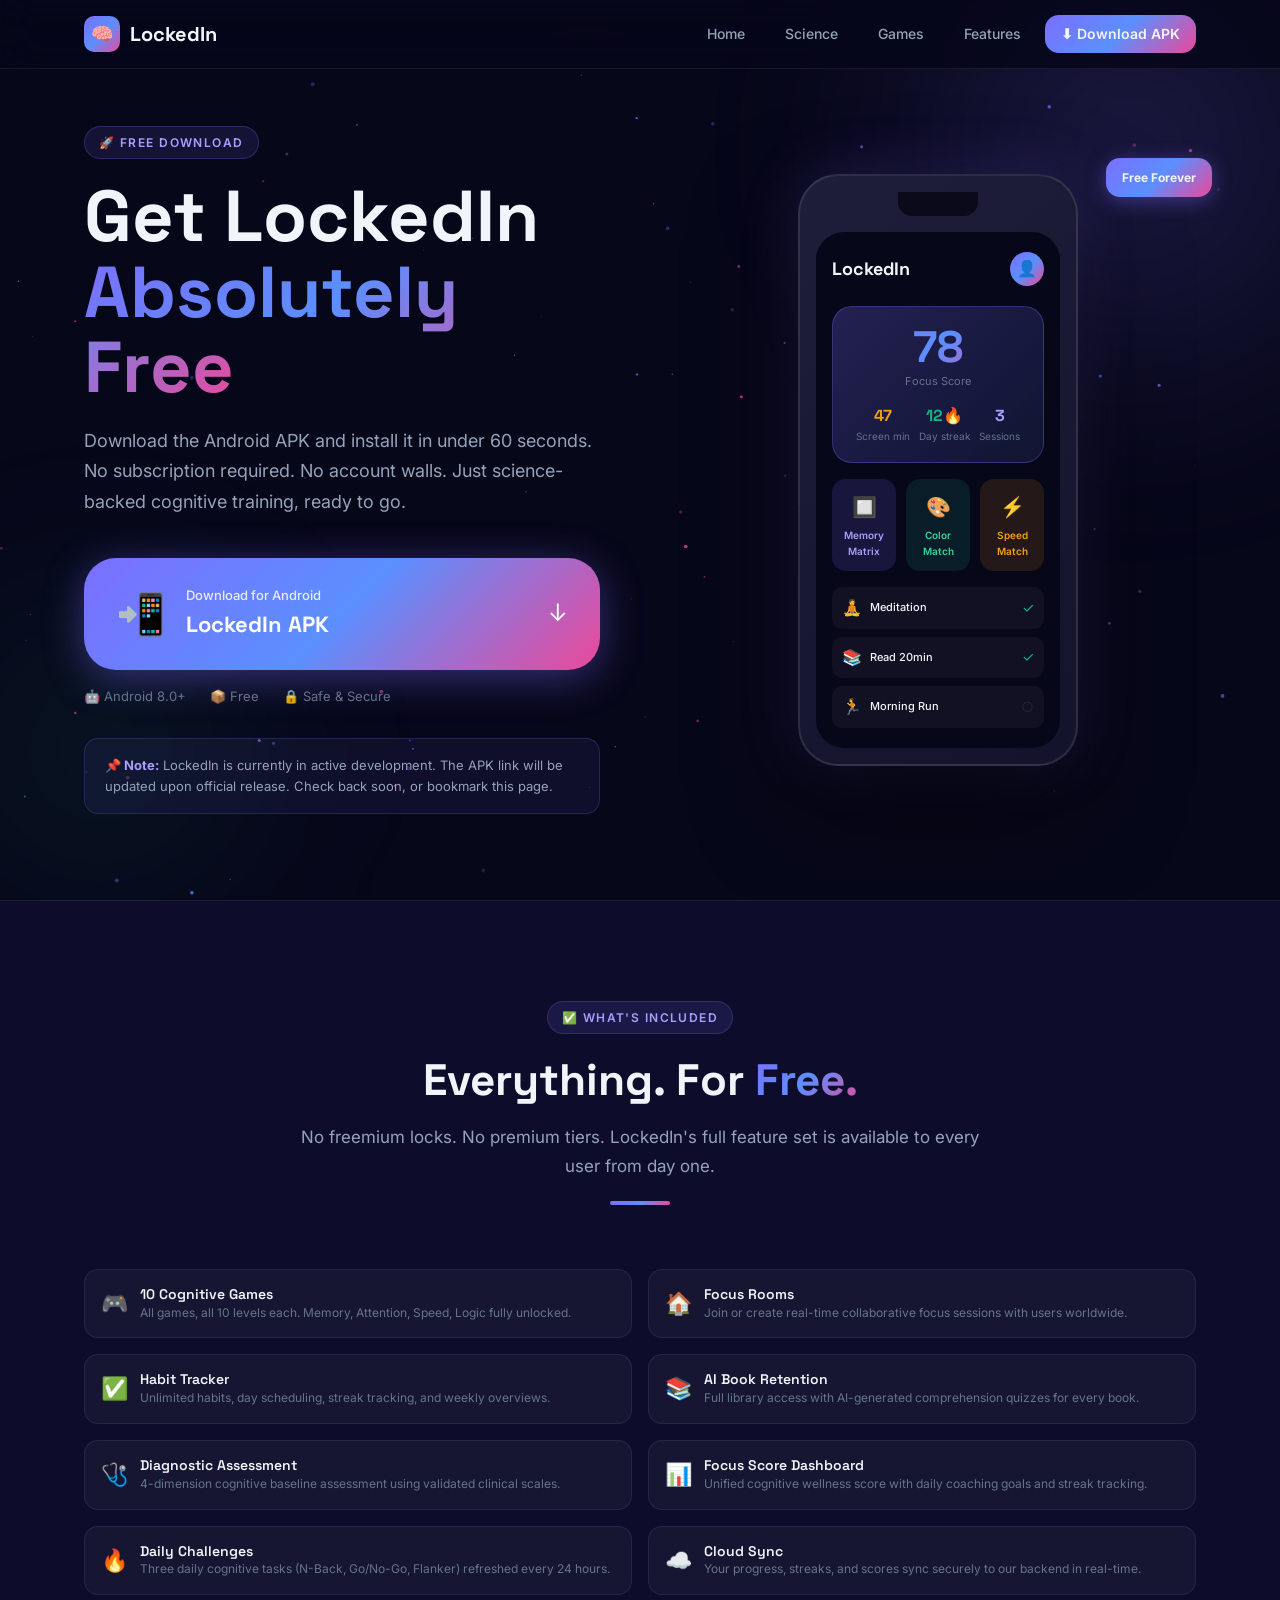
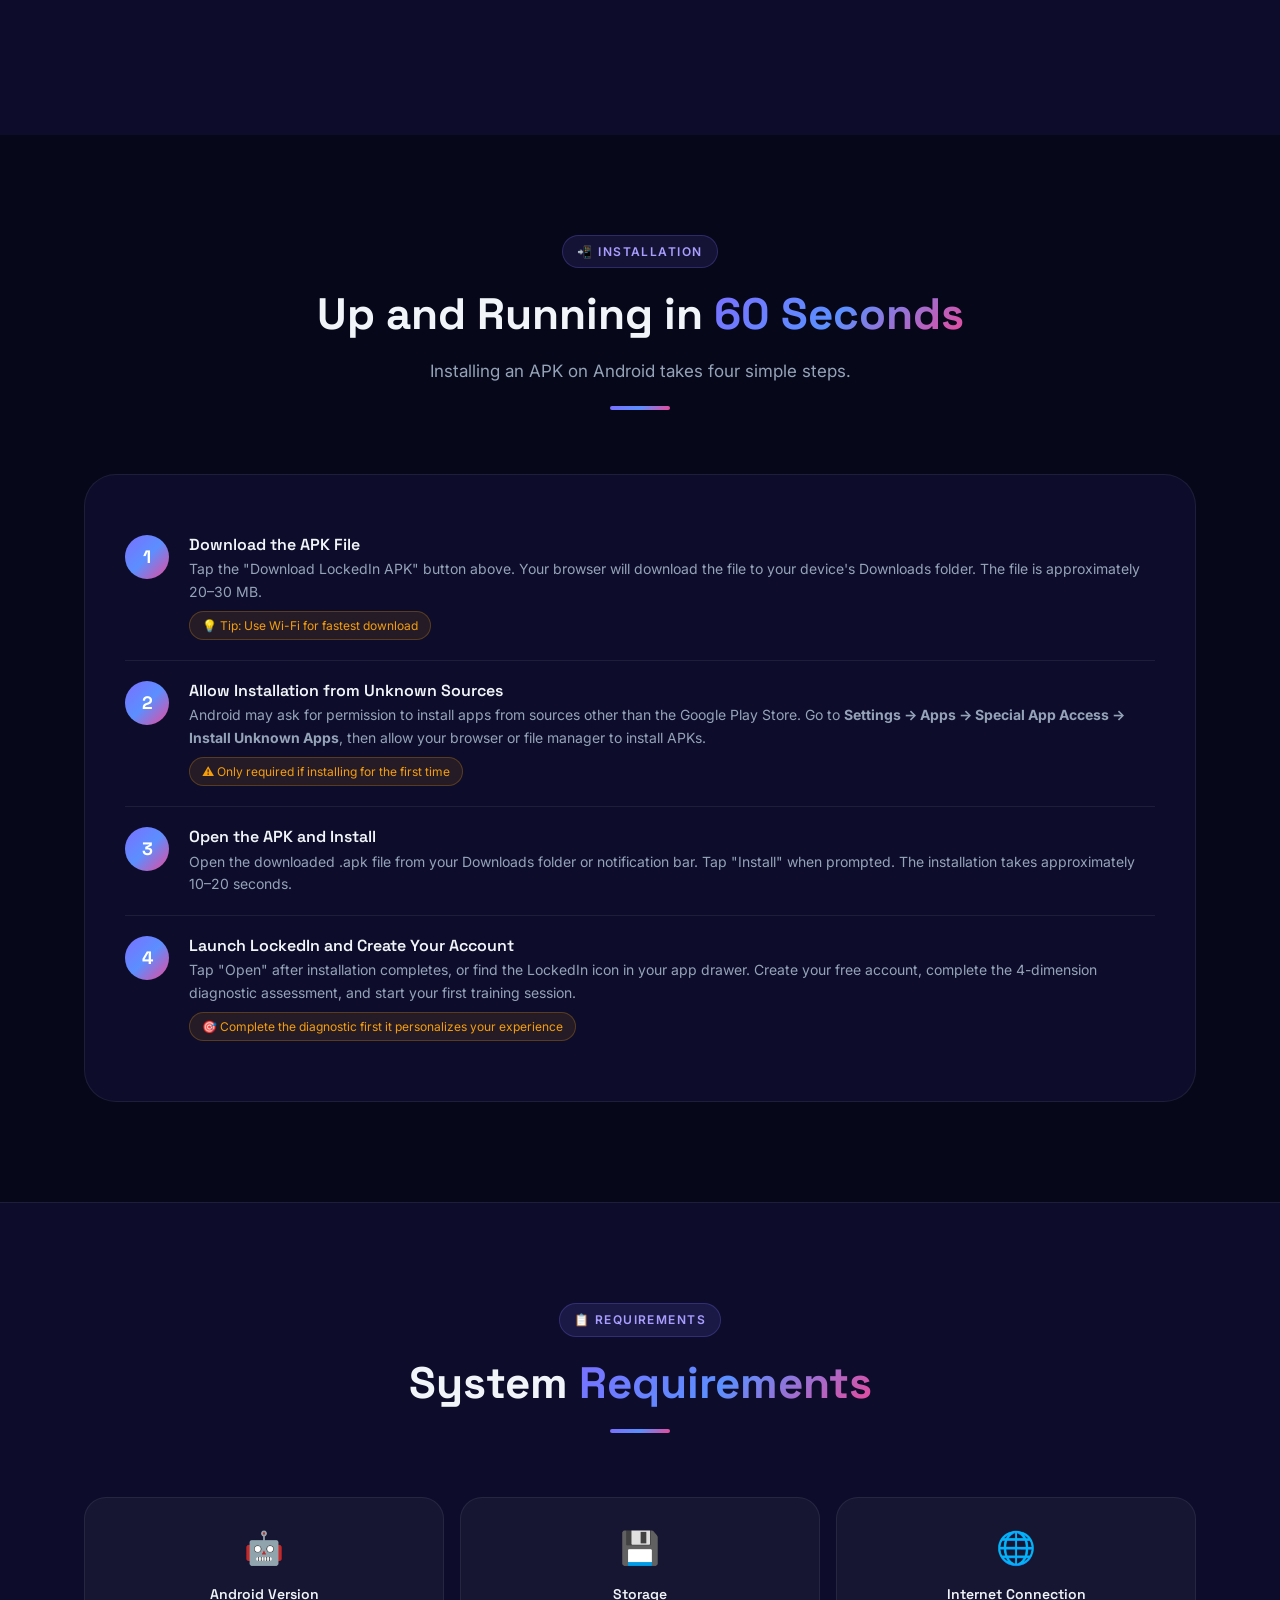
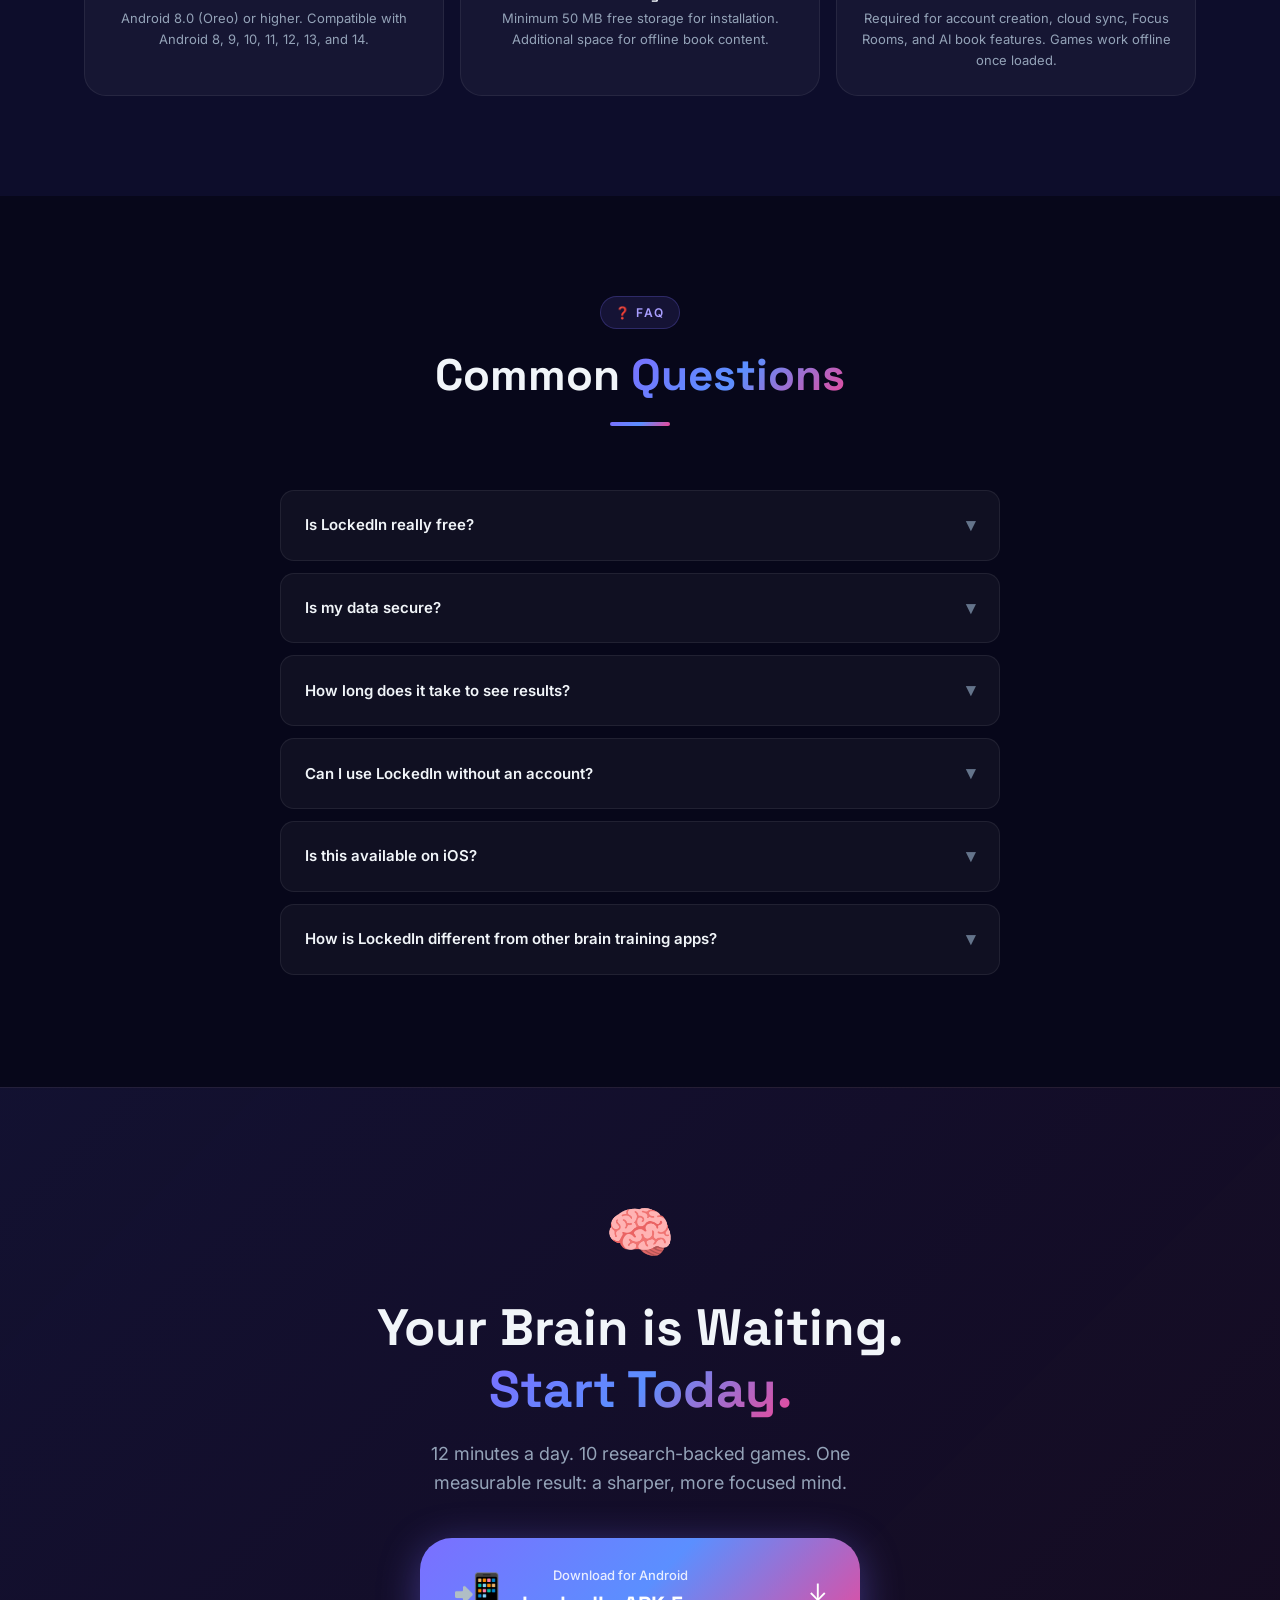
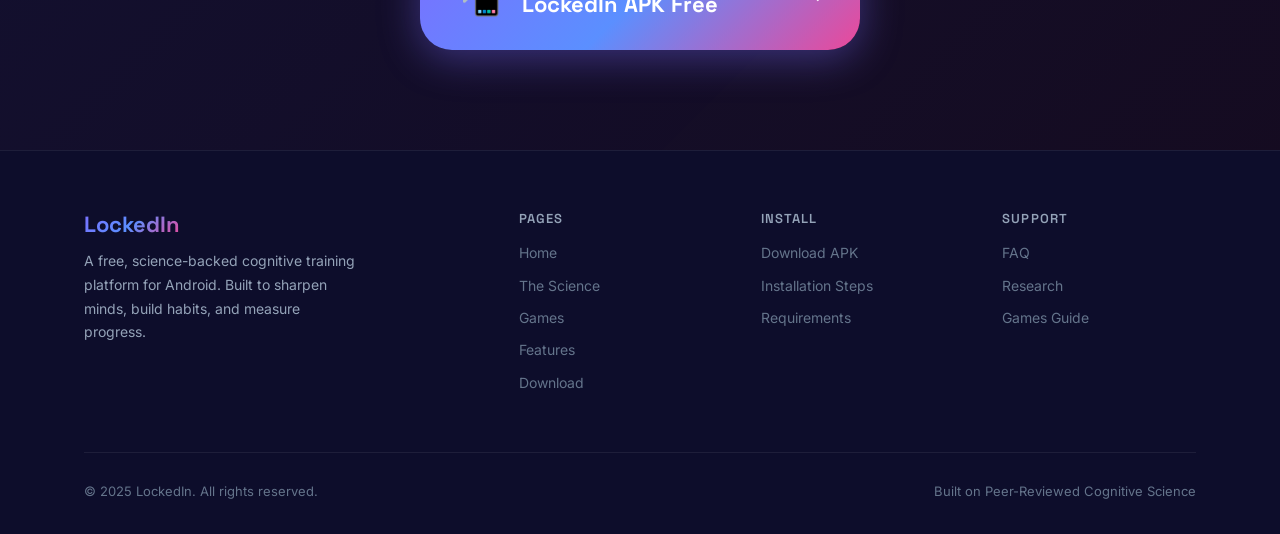
==== download.html @ aa4808cf "Initial commit" ====
<!DOCTYPE html>
<html lang="en">
<head>
  <meta charset="UTF-8" />
  <meta name="viewport" content="width=device-width, initial-scale=1.0" />
  <title>Download LockedIn APK</title>
  <link rel="stylesheet" href="style.css" />
  <style>
    /*  Hero  */
    .dl-hero {
      min-height: 100vh;
      display: flex; align-items: center;
      padding: 120px 0 80px;
      position: relative; overflow: hidden;
    }
    .dl-glow-1 {
      width: 700px; height: 700px;
      background: radial-gradient(circle, rgba(123,111,255,0.2) 0%, transparent 65%);
      top: -200px; right: -200px;
    }
    .dl-glow-2 {
      width: 500px; height: 500px;
      background: radial-gradient(circle, rgba(16,185,129,0.1) 0%, transparent 65%);
      bottom: -100px; left: -150px;
    }

    .dl-grid {
      display: grid; grid-template-columns: 1fr 1fr;
      gap: 80px; align-items: center;
      position: relative; z-index: 1;
    }

    .dl-text h1 { font-size: clamp(38px, 6vw, 72px); margin-bottom: 20px; line-height: 1.05; }
    .dl-text p { font-size: 18px; color: var(--text-2); line-height: 1.7; margin-bottom: 40px; max-width: 520px; }

    /*  Big download button  */
    .dl-btn-wrap { display: flex; flex-direction: column; gap: 16px; }
    .dl-btn-main {
      display: flex; align-items: center; gap: 20px;
      background: var(--grad);
      border-radius: var(--r-xl); padding: 24px 32px;
      text-decoration: none; color: #fff;
      box-shadow: 0 8px 40px rgba(123,111,255,0.4);
      transition: var(--transition); cursor: pointer;
      border: none; width: 100%;
    }
    .dl-btn-main:hover { transform: translateY(-3px); box-shadow: 0 16px 60px rgba(123,111,255,0.55); }
    .dl-btn-icon { font-size: 40px; flex-shrink: 0; }
    .dl-btn-text .line1 { font-size: 13px; font-weight: 500; opacity: 0.85; margin-bottom: 2px; }
    .dl-btn-text .line2 { font-size: 22px; font-weight: 800; font-family: 'Space Grotesk', sans-serif; }
    .dl-btn-arrow { margin-left: auto; font-size: 24px; }

    .dl-meta {
      display: flex; gap: 24px; font-size: 13px; color: var(--text-3);
    }
    .dl-meta span { display: flex; align-items: center; gap: 6px; }

    /*  Phone mockup  */
    .phone-wrap {
      display: flex; justify-content: center; align-items: center;
      position: relative;
    }
    .phone-outer {
      width: 280px;
      background: linear-gradient(145deg, #1e1e3a, #13132d);
      border-radius: 40px;
      border: 2px solid rgba(255,255,255,0.1);
      box-shadow: 0 40px 100px rgba(0,0,0,0.6), 0 0 60px rgba(123,111,255,0.2);
      padding: 16px;
      position: relative;
    }
    .phone-notch {
      width: 80px; height: 24px;
      background: #0a0a1a; border-radius: 0 0 14px 14px;
      margin: 0 auto 16px;
    }
    .phone-screen {
      background: var(--bg); border-radius: 28px;
      padding: 20px 16px; min-height: 480px;
    }
    .app-header { display: flex; justify-content: space-between; align-items: center; margin-bottom: 20px; }
    .app-header .app-title { font-size: 18px; font-weight: 700; font-family: 'Space Grotesk',sans-serif; }
    .app-avatar { width: 34px; height: 34px; border-radius: 50%; background: var(--grad); display: flex; align-items: center; justify-content: center; font-size: 16px; }

    .app-score-card {
      background: linear-gradient(135deg, rgba(123,111,255,0.25), rgba(91,143,255,0.1));
      border: 1px solid rgba(123,111,255,0.3);
      border-radius: 20px; padding: 18px;
      text-align: center; margin-bottom: 16px;
    }
    .app-score-num { font-size: 44px; font-weight: 900; font-family: 'Space Grotesk',sans-serif; background: var(--grad); -webkit-background-clip:text; -webkit-text-fill-color:transparent; background-clip:text; line-height:1; }
    .app-score-lbl { font-size: 11px; color: var(--text-3); margin-top: 4px; }
    .app-score-stats { display: flex; justify-content: space-around; margin-top: 12px; }
    .app-score-stats .s { text-align: center; }
    .app-score-stats .s .v { font-size: 16px; font-weight: 700; font-family: 'Space Grotesk',sans-serif; }
    .app-score-stats .s .l { font-size: 10px; color: var(--text-3); }

    .app-games-row { display: flex; gap: 10px; margin-bottom: 16px; }
    .app-game-tile {
      flex: 1; border-radius: 14px; padding: 12px 8px; text-align: center;
      font-size: 10px; font-weight: 600;
    }
    .app-game-tile .g-icon { font-size: 20px; margin-bottom: 4px; }

    .app-habits-row { display: flex; flex-direction: column; gap: 8px; }
    .app-habit-row {
      display: flex; align-items: center; gap: 8px;
      background: rgba(255,255,255,0.04); border-radius: 10px; padding: 8px 10px;
    }
    .app-habit-row .h-icon { font-size: 16px; }
    .app-habit-row .h-name { font-size: 11px; font-weight: 500; flex: 1; }
    .app-habit-row .h-done { font-size: 14px; }

    /*  Features checklist  */
    .features-check-grid { display: grid; grid-template-columns: 1fr 1fr; gap: 16px; margin-bottom: 40px; }
    .check-item {
      display: flex; gap: 12px; align-items: flex-start;
      background: var(--card); border: 1px solid var(--border);
      border-radius: var(--r); padding: 16px;
    }
    .check-item .ci-icon { font-size: 22px; flex-shrink: 0; }
    .check-item h4 { font-size: 14px; font-weight: 600; margin-bottom: 2px; }
    .check-item p { font-size: 12px; color: var(--text-3); line-height: 1.4; }

    /*  Install steps  */
    .install-steps {
      background: var(--bg-2); border: 1px solid var(--border);
      border-radius: var(--r-xl); padding: 40px;
    }
    .install-steps h2 { font-size: 28px; margin-bottom: 8px; }
    .install-steps .sub { font-size: 15px; color: var(--text-2); margin-bottom: 32px; }

    .steps-list { counter-reset: steps; }
    .step-item {
      display: flex; gap: 20px; align-items: flex-start;
      padding: 20px 0; border-bottom: 1px solid var(--border);
      counter-increment: steps;
    }
    .step-item:last-child { border-bottom: none; }
    .step-num {
      width: 44px; height: 44px; border-radius: 50%;
      background: var(--grad); color: #fff;
      display: flex; align-items: center; justify-content: center;
      font-size: 18px; font-weight: 800; font-family: 'Space Grotesk', sans-serif;
      flex-shrink: 0;
    }
    .step-content h4 { font-size: 16px; font-weight: 600; margin-bottom: 4px; }
    .step-content p { font-size: 14px; color: var(--text-2); line-height: 1.6; }
    .step-content .tip {
      display: inline-flex; align-items: center; gap: 6px;
      font-size: 12px; color: var(--amber);
      background: rgba(245,158,11,0.1);
      border: 1px solid rgba(245,158,11,0.25);
      border-radius: 99px; padding: 4px 12px; margin-top: 8px;
    }

    /*  Requirements  */
    .req-grid { display: grid; grid-template-columns: repeat(3, 1fr); gap: 16px; }
    .req-card {
      background: var(--card); border: 1px solid var(--border);
      border-radius: var(--r-lg); padding: 24px; text-align: center;
    }
    .req-card .req-icon { font-size: 32px; margin-bottom: 12px; }
    .req-card h4 { font-size: 14px; font-weight: 600; margin-bottom: 6px; }
    .req-card p { font-size: 13px; color: var(--text-2); }

    /*  FAQ  */
    .faq-item {
      background: var(--card); border: 1px solid var(--border);
      border-radius: var(--r); overflow: hidden; margin-bottom: 12px;
    }
    .faq-q {
      padding: 20px 24px; font-size: 15px; font-weight: 600;
      cursor: pointer; display: flex; justify-content: space-between; align-items: center;
      transition: var(--transition);
    }
    .faq-q:hover { background: rgba(255,255,255,0.03); }
    .faq-q .arrow { transition: var(--transition); font-size: 18px; color: var(--text-3); }
    .faq-a {
      padding: 0 24px; max-height: 0; overflow: hidden;
      transition: max-height 0.3s ease, padding 0.3s ease;
      font-size: 14px; color: var(--text-2); line-height: 1.7;
    }
    .faq-item.open .faq-a { max-height: 200px; padding: 0 24px 20px; }
    .faq-item.open .arrow { transform: rotate(180deg); }

    @media (max-width: 1024px) {
      .dl-grid { grid-template-columns: 1fr; gap: 56px; }
      .phone-wrap { display: none; }
    }
    @media (max-width: 768px) {
      .features-check-grid { grid-template-columns: 1fr; }
      .req-grid { grid-template-columns: 1fr; }
      .install-steps { padding: 24px; }
    }
  </style>
</head>
<body>

<!--  Navigation  -->
<nav>
  <div class="nav-inner">
    <a href="index.html" class="nav-logo">
      <div class="logo-icon">🧠</div>
      LockedIn
    </a>
    <div class="nav-links">
      <a href="index.html"    class="nav-link">Home</a>
      <a href="research.html" class="nav-link">Science</a>
      <a href="games.html"    class="nav-link">Games</a>
      <a href="features.html" class="nav-link">Features</a>
      <a href="download.html" class="nav-link nav-cta">⬇ Download APK</a>
    </div>
    <button class="nav-toggle" id="navToggle">☰</button>
  </div>
  <div class="nav-mobile" id="mobileNav">
    <a href="index.html"    class="nav-link">Home</a>
    <a href="research.html" class="nav-link">Science</a>
    <a href="games.html"    class="nav-link">Games</a>
    <a href="features.html" class="nav-link">Features</a>
    <a href="download.html" class="nav-link nav-cta">⬇ Download APK</a>
  </div>
</nav>

<!--  Download Hero  -->
<section class="dl-hero">
  <canvas id="heroCanvas"></canvas>
  <div class="bg-glow dl-glow-1"></div>
  <div class="bg-glow dl-glow-2"></div>
  <div class="container">
    <div class="dl-grid">
      <div class="dl-text reveal">
        <span class="section-label">🚀 Free Download</span>
        <h1>Get LockedIn<br><span class="gradient-text">Absolutely Free</span></h1>
        <p>
          Download the Android APK and install it in under 60 seconds.
          No subscription required. No account walls. Just science-backed
          cognitive training, ready to go.
        </p>

        <div class="dl-btn-wrap">
          <!-- UPDATE THIS HREF WITH THE REAL APK URL WHEN AVAILABLE -->
          <a href="#" class="dl-btn-main" id="downloadBtn" onclick="handleDownload(event)">
            <div class="dl-btn-icon">📲</div>
            <div class="dl-btn-text">
              <div class="line1">Download for Android</div>
              <div class="line2">LockedIn APK</div>
            </div>
            <div class="dl-btn-arrow">↓</div>
          </a>

          <div class="dl-meta">
            <span>🤖 Android 8.0+</span>
            <span>📦 Free</span>
            <span>🔒 Safe &amp; Secure</span>
          </div>
        </div>

        <!-- Release note -->
        <div class="highlight-box mt-32" style="font-size:13px;">
          <strong>📌 Note:</strong> LockedIn is currently in active development. The APK link will be updated upon official release. Check back soon, or bookmark this page.
        </div>
      </div>

      <!-- Phone mockup -->
      <div class="phone-wrap reveal reveal-delay-2">
        <div class="phone-outer">
          <div class="phone-notch"></div>
          <div class="phone-screen">
            <div class="app-header">
              <div class="app-title">LockedIn</div>
              <div class="app-avatar">👤</div>
            </div>
            <div class="app-score-card">
              <div class="app-score-num">78</div>
              <div class="app-score-lbl">Focus Score</div>
              <div class="app-score-stats">
                <div class="s"><div class="v" style="color:var(--amber)">47</div><div class="l">Screen min</div></div>
                <div class="s"><div class="v" style="color:var(--emerald)">12🔥</div><div class="l">Day streak</div></div>
                <div class="s"><div class="v" style="color:var(--purple-light)">3</div><div class="l">Sessions</div></div>
              </div>
            </div>
            <div class="app-games-row">
              <div class="app-game-tile" style="background:rgba(123,111,255,0.15);">
                <div class="g-icon">🔲</div>
                <span style="color:var(--purple-light)">Memory Matrix</span>
              </div>
              <div class="app-game-tile" style="background:rgba(16,185,129,0.12);">
                <div class="g-icon">🎨</div>
                <span style="color:#34D399">Color Match</span>
              </div>
              <div class="app-game-tile" style="background:rgba(245,158,11,0.12);">
                <div class="g-icon">⚡</div>
                <span style="color:var(--amber)">Speed Match</span>
              </div>
            </div>
            <div class="app-habits-row">
              <div class="app-habit-row">
                <div class="h-icon">🧘</div>
                <div class="h-name">Meditation</div>
                <div class="h-done" style="color:var(--emerald)">✓</div>
              </div>
              <div class="app-habit-row">
                <div class="h-icon">📚</div>
                <div class="h-name">Read 20min</div>
                <div class="h-done" style="color:var(--emerald)">✓</div>
              </div>
              <div class="app-habit-row">
                <div class="h-icon">🏃</div>
                <div class="h-name">Morning Run</div>
                <div class="h-done" style="color:var(--border)">○</div>
              </div>
            </div>
          </div>
        </div>
        <!-- Floating badge -->
        <div style="position:absolute;top:-16px;right:-16px;background:var(--grad);border-radius:14px;padding:10px 16px;font-size:12px;font-weight:700;box-shadow:0 4px 20px rgba(123,111,255,0.4);">
          Free Forever
        </div>
      </div>
    </div>
  </div>
</section>

<!--  What You Get  -->
<section class="section" style="background:var(--bg-2);border-top:1px solid var(--border);">
  <div class="container">
    <div class="section-header reveal">
      <span class="section-label">✅ What's Included</span>
      <h2>Everything. For <span class="gradient-text">Free.</span></h2>
      <p>No freemium locks. No premium tiers. LockedIn's full feature set is available to every user from day one.</p>
      <div class="divider"></div>
    </div>
    <div class="features-check-grid reveal">
      <div class="check-item">
        <div class="ci-icon">🎮</div>
        <div>
          <h4>10 Cognitive Games</h4>
          <p>All games, all 10 levels each. Memory, Attention, Speed, Logic  fully unlocked.</p>
        </div>
      </div>
      <div class="check-item">
        <div class="ci-icon">🏠</div>
        <div>
          <h4>Focus Rooms</h4>
          <p>Join or create real-time collaborative focus sessions with users worldwide.</p>
        </div>
      </div>
      <div class="check-item">
        <div class="ci-icon">✅</div>
        <div>
          <h4>Habit Tracker</h4>
          <p>Unlimited habits, day scheduling, streak tracking, and weekly overviews.</p>
        </div>
      </div>
      <div class="check-item">
        <div class="ci-icon">📚</div>
        <div>
          <h4>AI Book Retention</h4>
          <p>Full library access with AI-generated comprehension quizzes for every book.</p>
        </div>
      </div>
      <div class="check-item">
        <div class="ci-icon">🩺</div>
        <div>
          <h4>Diagnostic Assessment</h4>
          <p>4-dimension cognitive baseline assessment using validated clinical scales.</p>
        </div>
      </div>
      <div class="check-item">
        <div class="ci-icon">📊</div>
        <div>
          <h4>Focus Score Dashboard</h4>
          <p>Unified cognitive wellness score with daily coaching goals and streak tracking.</p>
        </div>
      </div>
      <div class="check-item">
        <div class="ci-icon">🔥</div>
        <div>
          <h4>Daily Challenges</h4>
          <p>Three daily cognitive tasks (N-Back, Go/No-Go, Flanker) refreshed every 24 hours.</p>
        </div>
      </div>
      <div class="check-item">
        <div class="ci-icon">☁️</div>
        <div>
          <h4>Cloud Sync</h4>
          <p>Your progress, streaks, and scores sync securely to our backend in real-time.</p>
        </div>
      </div>
    </div>
  </div>
</section>

<!--  Install Steps  -->
<section class="section">
  <div class="container">
    <div class="section-header reveal">
      <span class="section-label">📲 Installation</span>
      <h2>Up and Running in <span class="gradient-text">60 Seconds</span></h2>
      <p>Installing an APK on Android takes four simple steps.</p>
      <div class="divider"></div>
    </div>
    <div class="install-steps reveal">
      <div class="steps-list">
        <div class="step-item">
          <div class="step-num">1</div>
          <div class="step-content">
            <h4>Download the APK File</h4>
            <p>Tap the "Download LockedIn APK" button above. Your browser will download the file to your device's Downloads folder. The file is approximately 20–30 MB.</p>
            <div class="tip">💡 Tip: Use Wi-Fi for fastest download</div>
          </div>
        </div>
        <div class="step-item">
          <div class="step-num">2</div>
          <div class="step-content">
            <h4>Allow Installation from Unknown Sources</h4>
            <p>Android may ask for permission to install apps from sources other than the Google Play Store. Go to <strong>Settings → Apps → Special App Access → Install Unknown Apps</strong>, then allow your browser or file manager to install APKs.</p>
            <div class="tip">⚠️ Only required if installing for the first time</div>
          </div>
        </div>
        <div class="step-item">
          <div class="step-num">3</div>
          <div class="step-content">
            <h4>Open the APK and Install</h4>
            <p>Open the downloaded .apk file from your Downloads folder or notification bar. Tap "Install" when prompted. The installation takes approximately 10–20 seconds.</p>
          </div>
        </div>
        <div class="step-item">
          <div class="step-num">4</div>
          <div class="step-content">
            <h4>Launch LockedIn and Create Your Account</h4>
            <p>Tap "Open" after installation completes, or find the LockedIn icon in your app drawer. Create your free account, complete the 4-dimension diagnostic assessment, and start your first training session.</p>
            <div class="tip">🎯 Complete the diagnostic first  it personalizes your experience</div>
          </div>
        </div>
      </div>
    </div>
  </div>
</section>

<!--  Requirements  -->
<section class="section" style="background:var(--bg-2);border-top:1px solid var(--border);">
  <div class="container">
    <div class="section-header reveal">
      <span class="section-label">📋 Requirements</span>
      <h2>System <span class="gradient-text">Requirements</span></h2>
      <div class="divider"></div>
    </div>
    <div class="req-grid reveal">
      <div class="req-card">
        <div class="req-icon">🤖</div>
        <h4>Android Version</h4>
        <p>Android 8.0 (Oreo) or higher. Compatible with Android 8, 9, 10, 11, 12, 13, and 14.</p>
      </div>
      <div class="req-card">
        <div class="req-icon">💾</div>
        <h4>Storage</h4>
        <p>Minimum 50 MB free storage for installation. Additional space for offline book content.</p>
      </div>
      <div class="req-card">
        <div class="req-icon">🌐</div>
        <h4>Internet Connection</h4>
        <p>Required for account creation, cloud sync, Focus Rooms, and AI book features. Games work offline once loaded.</p>
      </div>
    </div>
  </div>
</section>

<!--  FAQ  -->
<section class="section">
  <div class="container">
    <div class="section-header reveal">
      <span class="section-label">❓ FAQ</span>
      <h2>Common <span class="gradient-text">Questions</span></h2>
      <div class="divider"></div>
    </div>
    <div style="max-width:720px;margin:0 auto;" class="reveal">
      <div class="faq-item">
        <div class="faq-q" onclick="toggleFaq(this)">
          Is LockedIn really free?
          <span class="arrow">▾</span>
        </div>
        <div class="faq-a">Yes, completely free. There are no in-app purchases, premium tiers, or subscription fees. All games, all levels, all features  fully available to every user at no cost.</div>
      </div>
      <div class="faq-item">
        <div class="faq-q" onclick="toggleFaq(this)">
          Is my data secure?
          <span class="arrow">▾</span>
        </div>
        <div class="faq-a">Yes. All data is transmitted over HTTPS and stored securely on our backend. Authentication uses JWT tokens. We do not sell or share user data with third parties.</div>
      </div>
      <div class="faq-item">
        <div class="faq-q" onclick="toggleFaq(this)">
          How long does it take to see results?
          <span class="arrow">▾</span>
        </div>
        <div class="faq-a">Research suggests measurable working memory improvements are visible within 2–4 weeks of consistent daily training (10–15 minutes/day). Processing speed gains can appear in as few as 5–7 days. Habit formation takes longer  typically 4–8 weeks of consistency.</div>
      </div>
      <div class="faq-item">
        <div class="faq-q" onclick="toggleFaq(this)">
          Can I use LockedIn without an account?
          <span class="arrow">▾</span>
        </div>
        <div class="faq-a">An account is required to access most features, as progress tracking, cloud sync, Focus Rooms, and AI features all rely on backend authentication. Account creation is free and takes under a minute.</div>
      </div>
      <div class="faq-item">
        <div class="faq-q" onclick="toggleFaq(this)">
          Is this available on iOS?
          <span class="arrow">▾</span>
        </div>
        <div class="faq-a">LockedIn is currently available as an Android APK. An iOS version and Google Play listing are planned for a future release. Follow the project for updates.</div>
      </div>
      <div class="faq-item">
        <div class="faq-q" onclick="toggleFaq(this)">
          How is LockedIn different from other brain training apps?
          <span class="arrow">▾</span>
        </div>
        <div class="faq-a">LockedIn is built ground-up on peer-reviewed cognitive neuroscience rather than gamification trends. Every game maps to a validated research paradigm (Stroop, n-back, flanker, Corsi blocks, etc.), and every feature serves a specific evidence-based purpose. It also combines games, habits, collaborative focus, AI book retention, and a clinical-grade diagnostic into one integrated platform  a scope no current competitor matches.</div>
      </div>
    </div>
  </div>
</section>

<!--  Final CTA  -->
<section class="section text-center" style="background:linear-gradient(135deg, rgba(123,111,255,0.1) 0%, rgba(236,72,153,0.06) 100%);border-top:1px solid var(--border);">
  <div class="container">
    <div class="reveal">
      <div style="font-size:56px;margin-bottom:20px;">🧠</div>
      <h2 style="font-size:clamp(28px,4vw,52px);margin-bottom:20px;">Your Brain is Waiting.<br><span class="gradient-text">Start Today.</span></h2>
      <p style="font-size:18px;color:var(--text-2);max-width:500px;margin:0 auto 40px;">
        12 minutes a day. 10 research-backed games. One measurable result: a sharper, more focused mind.
      </p>
      <a href="#" class="dl-btn-main" onclick="handleDownload(event)" style="max-width:440px;margin:0 auto;justify-content:center;">
        <div class="dl-btn-icon">📲</div>
        <div class="dl-btn-text">
          <div class="line1">Download for Android</div>
          <div class="line2">LockedIn APK  Free</div>
        </div>
        <div class="dl-btn-arrow">↓</div>
      </a>
    </div>
  </div>
</section>

<!--  Footer  -->
<footer>
  <div class="container">
    <div class="footer-grid">
      <div class="footer-brand">
        <h3><span class="gradient-text">LockedIn</span></h3>
        <p>A free, science-backed cognitive training platform for Android. Built to sharpen minds, build habits, and measure progress.</p>
      </div>
      <div class="footer-col">
        <h4>Pages</h4>
        <a href="index.html">Home</a>
        <a href="research.html">The Science</a>
        <a href="games.html">Games</a>
        <a href="features.html">Features</a>
        <a href="download.html">Download</a>
      </div>
      <div class="footer-col">
        <h4>Install</h4>
        <a href="#" onclick="handleDownload(event)">Download APK</a>
        <a href="#steps">Installation Steps</a>
        <a href="#requirements">Requirements</a>
      </div>
      <div class="footer-col">
        <h4>Support</h4>
        <a href="#faq">FAQ</a>
        <a href="research.html">Research</a>
        <a href="games.html">Games Guide</a>
      </div>
    </div>
    <div class="footer-bottom">
      <span>© 2025 LockedIn. All rights reserved.</span>
      <span>Built on Peer-Reviewed Cognitive Science</span>
    </div>
  </div>
</footer>

<script src="main.js"></script>
<script>
function toggleFaq(el) {
  const item = el.parentElement;
  const wasOpen = item.classList.contains('open');
  document.querySelectorAll('.faq-item').forEach(i => i.classList.remove('open'));
  if (!wasOpen) item.classList.add('open');
}

function handleDownload(e) {
  e.preventDefault();
  // Replace the href below with the real APK download URL
  const APK_URL = '#'; // TODO: Update with real APK URL
  if (APK_URL === '#') {
    showToast('APK coming soon! Check back when the official release is published.');
  } else {
    window.location.href = APK_URL;
  }
}

function showToast(msg) {
  const toast = document.createElement('div');
  toast.textContent = msg;
  Object.assign(toast.style, {
    position: 'fixed', bottom: '32px', left: '50%',
    transform: 'translateX(-50%)',
    background: 'linear-gradient(135deg,#7B6FFF,#5B8FFF)',
    color: '#fff', padding: '14px 28px', borderRadius: '99px',
    fontSize: '14px', fontWeight: '600', fontFamily: 'Inter, sans-serif',
    boxShadow: '0 8px 32px rgba(123,111,255,0.4)',
    zIndex: '9999', textAlign: 'center', maxWidth: '90vw',
    animation: 'fadeInUp 0.3s ease',
  });
  document.head.insertAdjacentHTML('beforeend',
    '<style>@keyframes fadeInUp{from{opacity:0;transform:translateX(-50%) translateY(20px)}to{opacity:1;transform:translateX(-50%) translateY(0)}}</style>');
  document.body.appendChild(toast);
  setTimeout(() => toast.remove(), 4000);
}
</script>
</body>
</html>
---- style.css ----
/* ============================================================
   LockedIn Website  Shared Styles
   ============================================================ */

@import url('https://fonts.googleapis.com/css2?family=Inter:wght@300;400;500;600;700;800;900&family=Space+Grotesk:wght@400;500;600;700&display=swap');

:root {
  --bg: #07071A;
  --bg-2: #0D0D2B;
  --bg-3: #111130;
  --card: rgba(255,255,255,0.04);
  --card-hover: rgba(255,255,255,0.07);
  --border: rgba(255,255,255,0.07);
  --border-glow: rgba(123,111,255,0.45);

  --purple: #7B6FFF;
  --purple-light: #A99EFF;
  --blue: #5B8FFF;
  --pink: #EC4899;
  --emerald: #10B981;
  --amber: #F59E0B;
  --cyan: #06B6D4;
  --indigo: #6366F1;
  --red: #EF4444;

  --text: #F1F5F9;
  --text-2: #94A3B8;
  --text-3: #64748B;

  --grad: linear-gradient(135deg, #7B6FFF 0%, #5B8FFF 50%, #EC4899 100%);
  --grad-subtle: linear-gradient(135deg, rgba(123,111,255,0.15) 0%, rgba(91,143,255,0.08) 100%);

  --r: 14px;
  --r-lg: 22px;
  --r-xl: 32px;
  --shadow: 0 8px 40px rgba(0,0,0,0.5);
  --shadow-glow: 0 0 60px rgba(123,111,255,0.12);
  --transition: 0.3s cubic-bezier(0.4,0,0.2,1);
}

*, *::before, *::after { box-sizing: border-box; margin: 0; padding: 0; }

html { scroll-behavior: smooth; }

body {
  font-family: 'Inter', sans-serif;
  background: var(--bg);
  color: var(--text);
  line-height: 1.6;
  overflow-x: hidden;
}

/*  Scrollbar  */
::-webkit-scrollbar { width: 6px; }
::-webkit-scrollbar-track { background: var(--bg); }
::-webkit-scrollbar-thumb { background: var(--purple); border-radius: 99px; }

/*  Typography  */
h1,h2,h3,h4,h5 { font-family: 'Space Grotesk', sans-serif; line-height: 1.2; }

.gradient-text {
  background: var(--grad);
  -webkit-background-clip: text;
  -webkit-text-fill-color: transparent;
  background-clip: text;
}

.section-label {
  display: inline-flex;
  align-items: center;
  gap: 8px;
  font-size: 12px;
  font-weight: 600;
  letter-spacing: 0.12em;
  text-transform: uppercase;
  color: var(--purple-light);
  background: rgba(123,111,255,0.12);
  border: 1px solid rgba(123,111,255,0.25);
  padding: 6px 14px;
  border-radius: 99px;
  margin-bottom: 20px;
}

/*  Layout  */
.container { max-width: 1160px; margin: 0 auto; padding: 0 24px; }
.section { padding: 100px 0; }
.section-sm { padding: 60px 0; }
.section-header { text-align: center; max-width: 680px; margin: 0 auto 64px; }
.section-header h2 { font-size: clamp(28px, 4vw, 44px); margin-bottom: 16px; }
.section-header p { font-size: 17px; color: var(--text-2); line-height: 1.7; }

/*  Navigation  */
nav {
  position: fixed; top: 0; left: 0; right: 0; z-index: 100;
  background: rgba(7,7,26,0.85);
  backdrop-filter: blur(20px);
  border-bottom: 1px solid var(--border);
  transition: var(--transition);
}

.nav-inner {
  max-width: 1160px; margin: 0 auto; padding: 0 24px;
  height: 68px;
  display: flex; align-items: center; justify-content: space-between;
}

.nav-logo {
  display: flex; align-items: center; gap: 10px;
  text-decoration: none;
  font-family: 'Space Grotesk', sans-serif;
  font-weight: 700;
  font-size: 20px;
  color: var(--text);
}

.nav-logo .logo-icon {
  width: 36px; height: 36px;
  background: var(--grad);
  border-radius: 10px;
  display: flex; align-items: center; justify-content: center;
  font-size: 18px;
}

.nav-links {
  display: flex; align-items: center; gap: 8px;
}

.nav-link {
  text-decoration: none;
  font-size: 14px; font-weight: 500;
  color: var(--text-2);
  padding: 8px 16px;
  border-radius: var(--r);
  transition: var(--transition);
}

.nav-link:hover, .nav-link.active {
  color: var(--text);
  background: rgba(255,255,255,0.07);
}

.nav-cta {
  color: var(--text) !important;
  background: var(--grad) !important;
  font-weight: 600 !important;
}

.nav-cta:hover { opacity: 0.9; transform: translateY(-1px); }

.nav-toggle {
  display: none;
  background: none; border: none;
  color: var(--text); font-size: 22px;
  cursor: pointer; padding: 4px;
}

.nav-mobile {
  display: none;
  flex-direction: column;
  gap: 4px;
  padding: 12px 24px 20px;
  border-top: 1px solid var(--border);
}

.nav-mobile.open { display: flex; }
.nav-mobile .nav-link { text-align: center; padding: 12px; }
.nav-mobile .nav-cta { margin-top: 8px; text-align: center; }

/*  Buttons  */
.btn {
  display: inline-flex; align-items: center; gap: 10px;
  text-decoration: none; font-weight: 600; font-size: 15px;
  padding: 14px 28px; border-radius: var(--r);
  border: none; cursor: pointer; transition: var(--transition);
  white-space: nowrap;
}

.btn-primary {
  background: var(--grad); color: #fff;
  box-shadow: 0 4px 24px rgba(123,111,255,0.35);
}
.btn-primary:hover { transform: translateY(-2px); box-shadow: 0 8px 32px rgba(123,111,255,0.5); }

.btn-ghost {
  background: rgba(255,255,255,0.07);
  border: 1px solid var(--border);
  color: var(--text);
}
.btn-ghost:hover { background: rgba(255,255,255,0.12); border-color: var(--border-glow); }

.btn-lg { padding: 18px 36px; font-size: 17px; border-radius: var(--r-lg); }
.btn-xl { padding: 22px 48px; font-size: 18px; border-radius: var(--r-lg); }

/*  Cards  */
.card {
  background: var(--card);
  border: 1px solid var(--border);
  border-radius: var(--r-lg);
  padding: 32px;
  transition: var(--transition);
  position: relative;
  overflow: hidden;
}

.card::before {
  content: '';
  position: absolute; inset: 0;
  background: var(--grad-subtle);
  opacity: 0;
  transition: var(--transition);
}

.card:hover { border-color: var(--border-glow); transform: translateY(-4px); box-shadow: var(--shadow-glow); }
.card:hover::before { opacity: 1; }

/*  Chip / Badge  */
.chip {
  display: inline-flex; align-items: center; gap: 6px;
  font-size: 11px; font-weight: 600; letter-spacing: 0.06em; text-transform: uppercase;
  padding: 5px 12px; border-radius: 99px;
}

.chip-purple { background: rgba(123,111,255,0.15); color: var(--purple-light); border: 1px solid rgba(123,111,255,0.3); }
.chip-blue   { background: rgba(91,143,255,0.15);  color: #7BAAFF;             border: 1px solid rgba(91,143,255,0.3); }
.chip-pink   { background: rgba(236,72,153,0.15);  color: #F472B6;             border: 1px solid rgba(236,72,153,0.3); }
.chip-emerald{ background: rgba(16,185,129,0.15);  color: #34D399;             border: 1px solid rgba(16,185,129,0.3); }
.chip-amber  { background: rgba(245,158,11,0.15);  color: #FCD34D;             border: 1px solid rgba(245,158,11,0.3); }
.chip-cyan   { background: rgba(6,182,212,0.15);   color: #22D3EE;             border: 1px solid rgba(6,182,212,0.3); }
.chip-indigo { background: rgba(99,102,241,0.15);  color: #A5B4FC;             border: 1px solid rgba(99,102,241,0.3); }

/*  Stars / background decoration  */
.bg-glow {
  position: absolute;
  border-radius: 50%;
  filter: blur(80px);
  pointer-events: none;
  z-index: 0;
}

/*  Stat Number  */
.stat-number {
  font-family: 'Space Grotesk', sans-serif;
  font-size: 52px; font-weight: 800;
  background: var(--grad);
  -webkit-background-clip: text; -webkit-text-fill-color: transparent; background-clip: text;
  line-height: 1;
}

/*  Grid helpers  */
.grid-2 { display: grid; grid-template-columns: repeat(2, 1fr); gap: 24px; }
.grid-3 { display: grid; grid-template-columns: repeat(3, 1fr); gap: 24px; }
.grid-4 { display: grid; grid-template-columns: repeat(4, 1fr); gap: 24px; }
.grid-auto { display: grid; grid-template-columns: repeat(auto-fit, minmax(300px, 1fr)); gap: 24px; }

/*  Divider  */
.divider { width: 60px; height: 4px; background: var(--grad); border-radius: 99px; margin: 20px auto 0; }

/*  Footer  */
footer {
  background: var(--bg-2);
  border-top: 1px solid var(--border);
  padding: 60px 0 32px;
}

.footer-grid {
  display: grid; grid-template-columns: 2fr 1fr 1fr 1fr;
  gap: 48px; margin-bottom: 48px;
}

.footer-brand h3 { font-size: 22px; margin-bottom: 12px; }
.footer-brand p { color: var(--text-2); font-size: 14px; line-height: 1.7; max-width: 280px; }
.footer-col h4 { font-size: 13px; font-weight: 600; letter-spacing: 0.08em; text-transform: uppercase; color: var(--text-2); margin-bottom: 16px; }
.footer-col a { display: block; text-decoration: none; color: var(--text-3); font-size: 14px; margin-bottom: 10px; transition: color 0.2s; }
.footer-col a:hover { color: var(--text); }

.footer-bottom {
  border-top: 1px solid var(--border); padding-top: 28px;
  display: flex; align-items: center; justify-content: space-between;
  font-size: 13px; color: var(--text-3);
}

/*  Scroll reveal  */
.reveal {
  opacity: 0; transform: translateY(30px);
  transition: opacity 0.7s ease, transform 0.7s ease;
}
.reveal.visible { opacity: 1; transform: translateY(0); }
.reveal-delay-1 { transition-delay: 0.1s; }
.reveal-delay-2 { transition-delay: 0.2s; }
.reveal-delay-3 { transition-delay: 0.3s; }
.reveal-delay-4 { transition-delay: 0.4s; }

/*  Responsive  */
@media (max-width: 1024px) {
  .grid-4 { grid-template-columns: repeat(2, 1fr); }
  .footer-grid { grid-template-columns: 1fr 1fr; gap: 32px; }
}

@media (max-width: 768px) {
  .section { padding: 72px 0; }
  .grid-2, .grid-3 { grid-template-columns: 1fr; }
  .grid-4 { grid-template-columns: 1fr 1fr; }
  .nav-links { display: none; }
  .nav-toggle { display: block; }
  .footer-grid { grid-template-columns: 1fr; gap: 28px; }
  .footer-bottom { flex-direction: column; gap: 12px; text-align: center; }
}

@media (max-width: 480px) {
  .container { padding: 0 16px; }
  .grid-4 { grid-template-columns: 1fr; }
  .btn-xl { padding: 16px 28px; font-size: 16px; }
}

/*  Utilities  */
.text-center { text-align: center; }
.text-muted { color: var(--text-2); }
.mb-0 { margin-bottom: 0 !important; }
.mt-8 { margin-top: 8px; }
.mt-16 { margin-top: 16px; }
.mt-24 { margin-top: 24px; }
.mt-32 { margin-top: 32px; }
.mt-48 { margin-top: 48px; }
.gap-12 { gap: 12px; }
.flex { display: flex; }
.flex-center { display: flex; align-items: center; }
.flex-wrap { flex-wrap: wrap; }

/*  Citation  */
.citation {
  font-size: 11px; color: var(--text-3);
  font-style: italic; margin-top: 8px;
  border-left: 2px solid rgba(123,111,255,0.3);
  padding-left: 10px;
  line-height: 1.5;
}

/*  Highlight box  */
.highlight-box {
  background: rgba(123,111,255,0.08);
  border: 1px solid rgba(123,111,255,0.2);
  border-radius: var(--r);
  padding: 16px 20px;
  font-size: 14px; color: var(--text-2);
  line-height: 1.6;
}
.highlight-box strong { color: var(--purple-light); }

/*  Icon circle  */
.icon-circle {
  width: 56px; height: 56px;
  border-radius: 16px;
  display: flex; align-items: center; justify-content: center;
  font-size: 26px;
  flex-shrink: 0;
}

/*  Progress bar  */
.progress-bar {
  height: 6px; background: rgba(255,255,255,0.08);
  border-radius: 99px; overflow: hidden;
}
.progress-fill {
  height: 100%; border-radius: 99px;
  background: var(--grad);
  transition: width 1.2s ease;
}

/*  Tag list  */
.tag-list { display: flex; flex-wrap: wrap; gap: 8px; margin-top: 12px; }
.tag {
  font-size: 12px; font-weight: 500; padding: 4px 12px;
  border-radius: 99px;
  background: rgba(255,255,255,0.06);
  border: 1px solid var(--border);
  color: var(--text-2);
}

/*  Table of studies  */
.studies-table { width: 100%; border-collapse: collapse; margin-top: 24px; }
.studies-table th {
  text-align: left; padding: 12px 16px;
  font-size: 11px; font-weight: 600; letter-spacing: 0.1em;
  text-transform: uppercase; color: var(--text-3);
  border-bottom: 1px solid var(--border);
}
.studies-table td { padding: 14px 16px; font-size: 14px; color: var(--text-2); border-bottom: 1px solid var(--border); vertical-align: top; }
.studies-table tr:last-child td { border-bottom: none; }
.studies-table tr:hover td { background: rgba(255,255,255,0.02); }

/*  Hero canvas  */
#heroCanvas { position: absolute; inset: 0; width: 100%; height: 100%; pointer-events: none; }
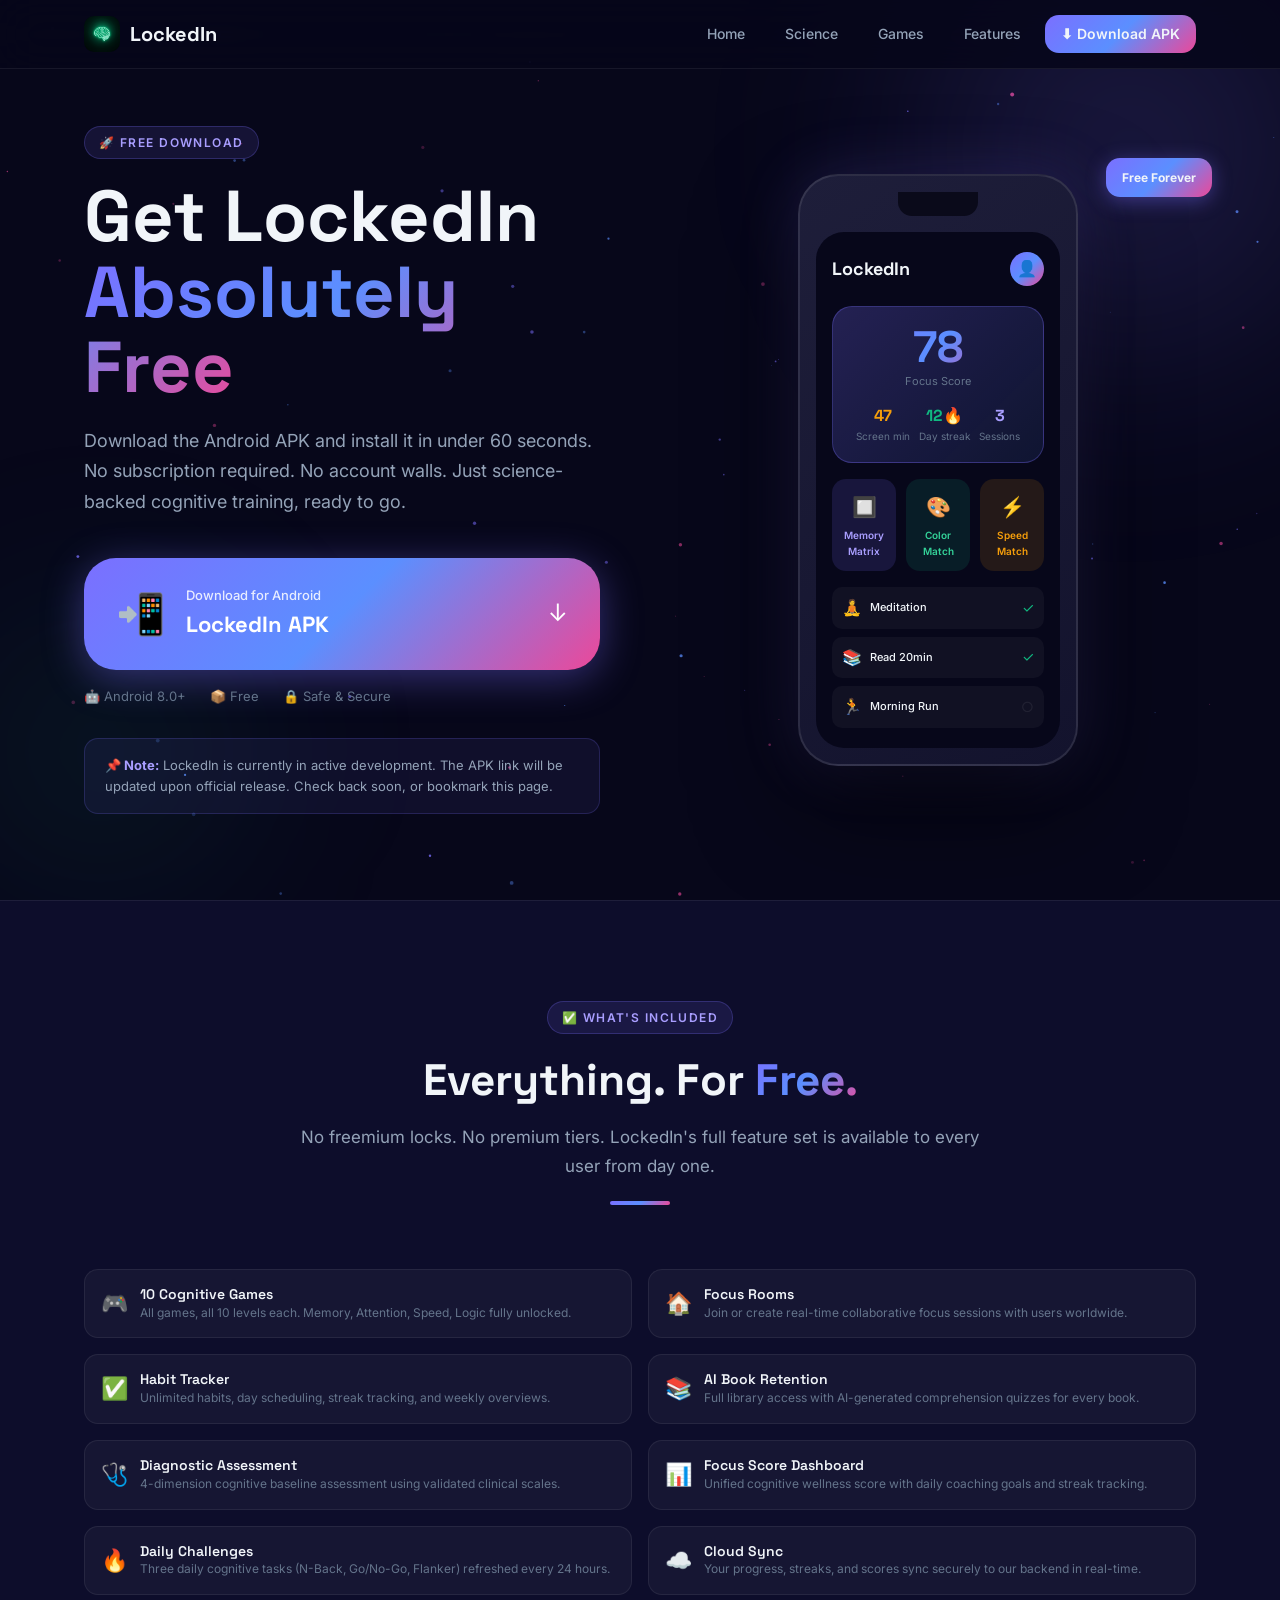
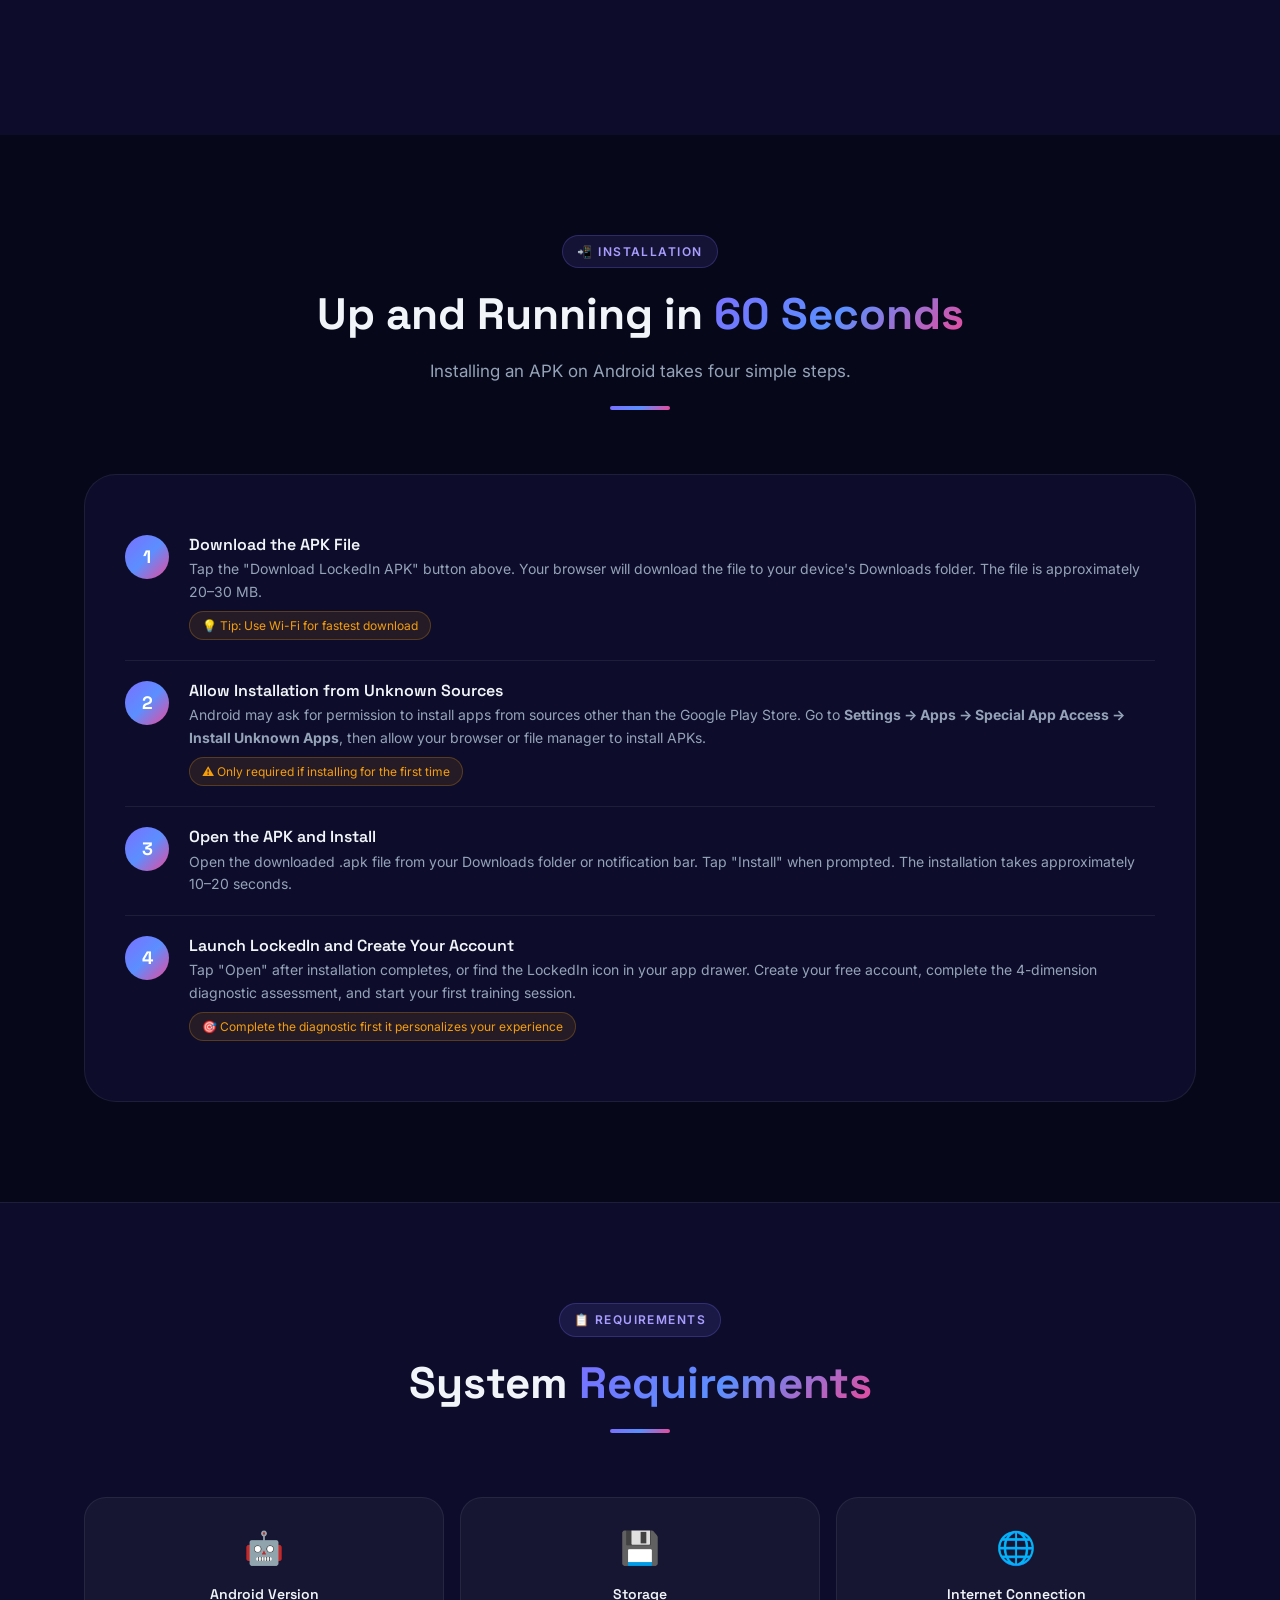
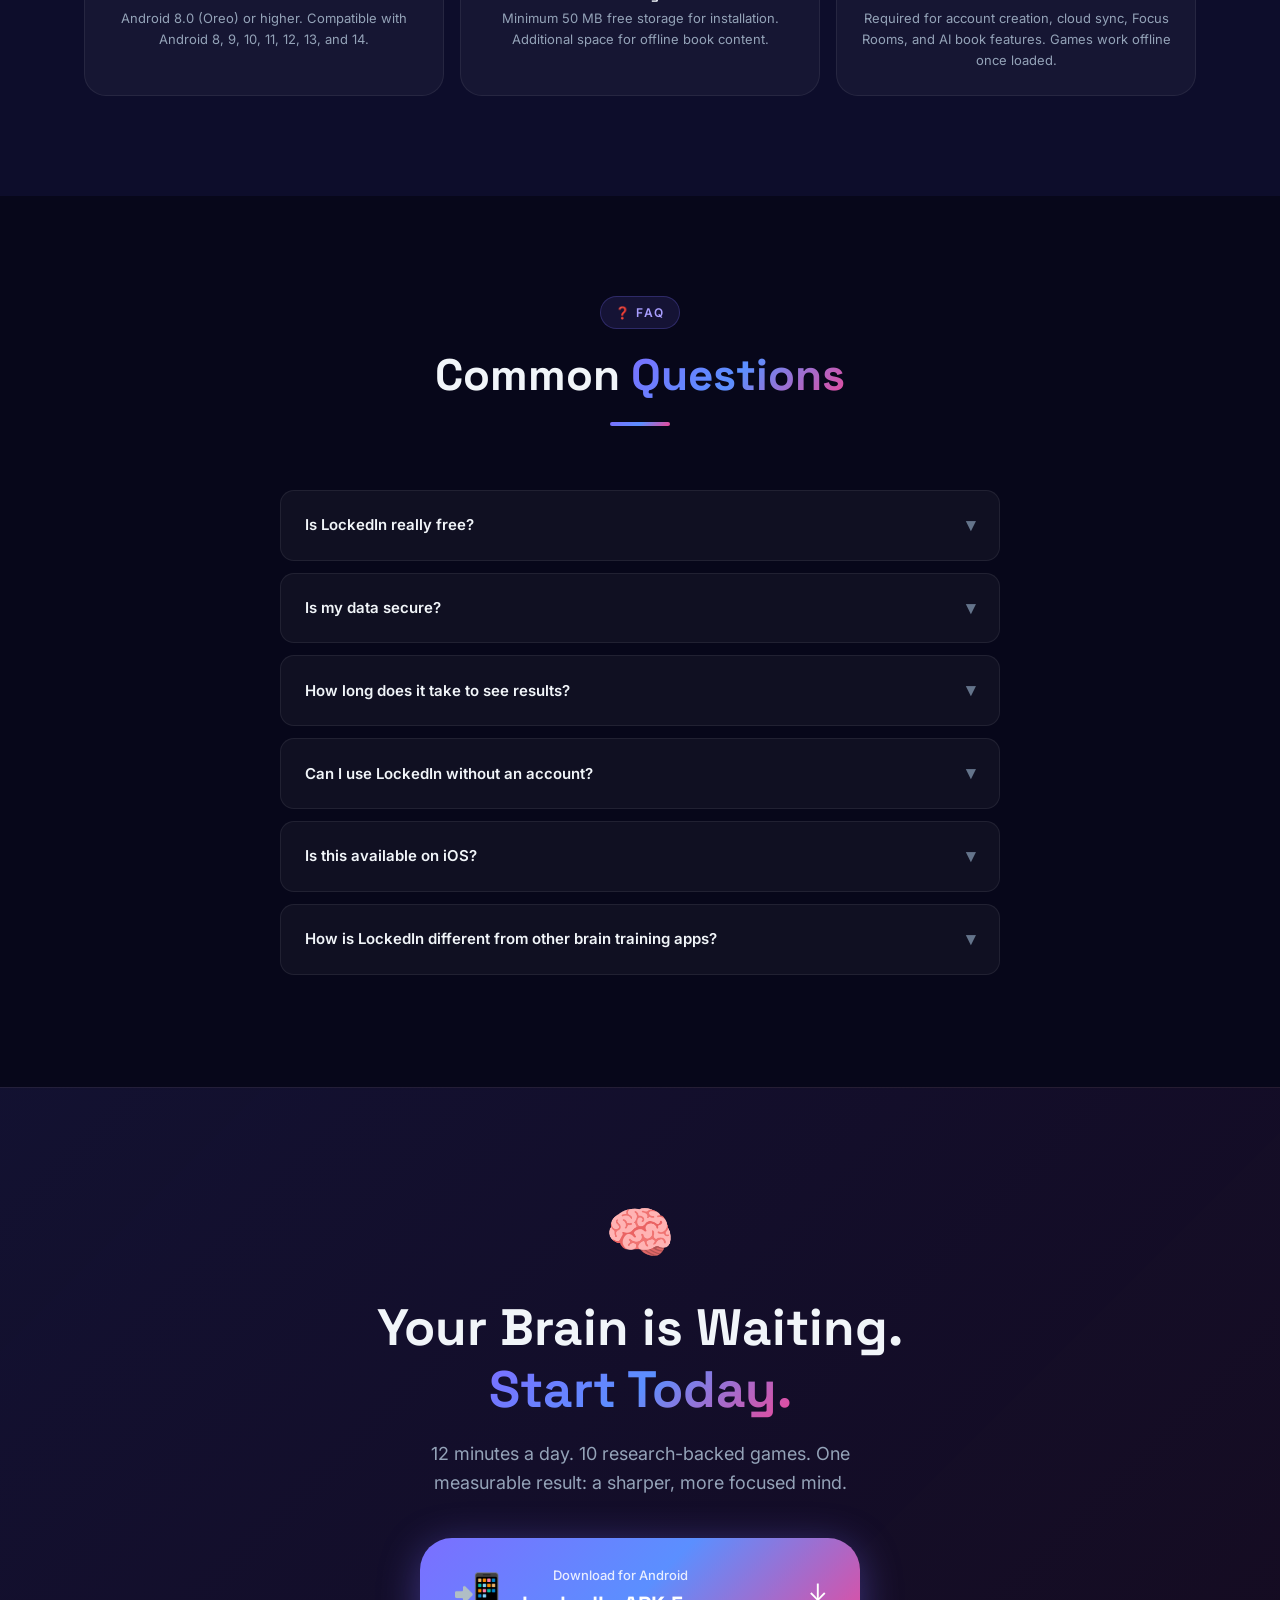
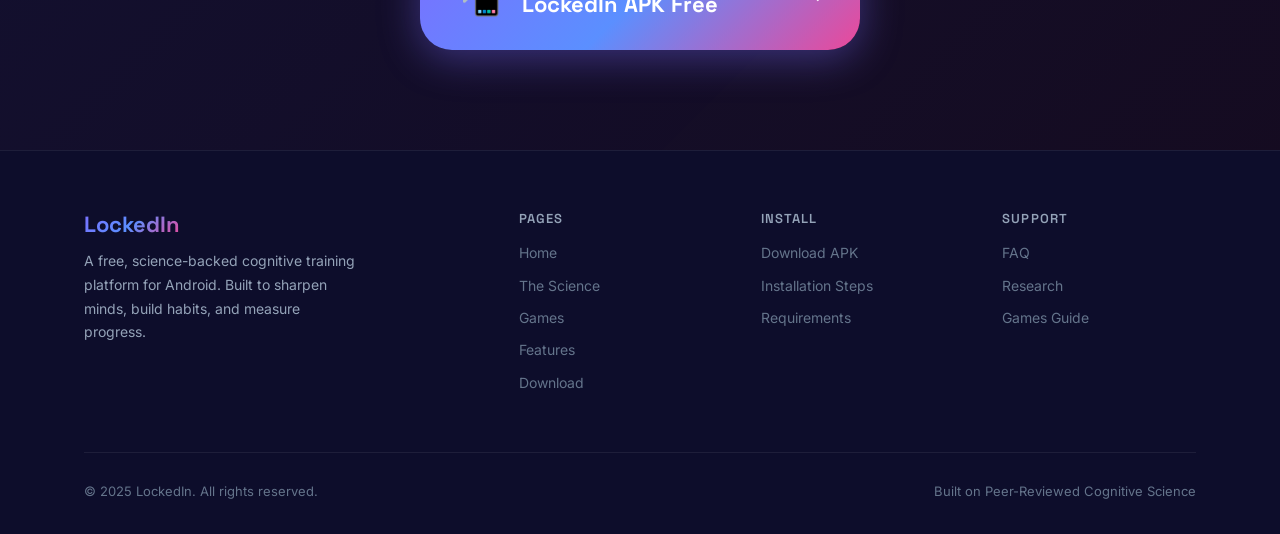
==== commit 5d37aac6: "Fix Logo" ====
--- a/download.html
+++ b/download.html
@@ -201,7 +201,7 @@
 <nav>
   <div class="nav-inner">
     <a href="index.html" class="nav-logo">
-      <div class="logo-icon">🧠</div>
+      <div class="logo-icon"><img src="appLogo.png" alt="FocusPro" /></div>
       LockedIn
     </a>
     <div class="nav-links">
--- a/style.css
+++ b/style.css
@@ -115,10 +115,12 @@
 
 .nav-logo .logo-icon {
   width: 36px; height: 36px;
-  background: var(--grad);
   border-radius: 10px;
   display: flex; align-items: center; justify-content: center;
-  font-size: 18px;
+  overflow: hidden;
+}
+.nav-logo .logo-icon img {
+  width: 100%; height: 100%; object-fit: cover;
 }
 
 .nav-links {
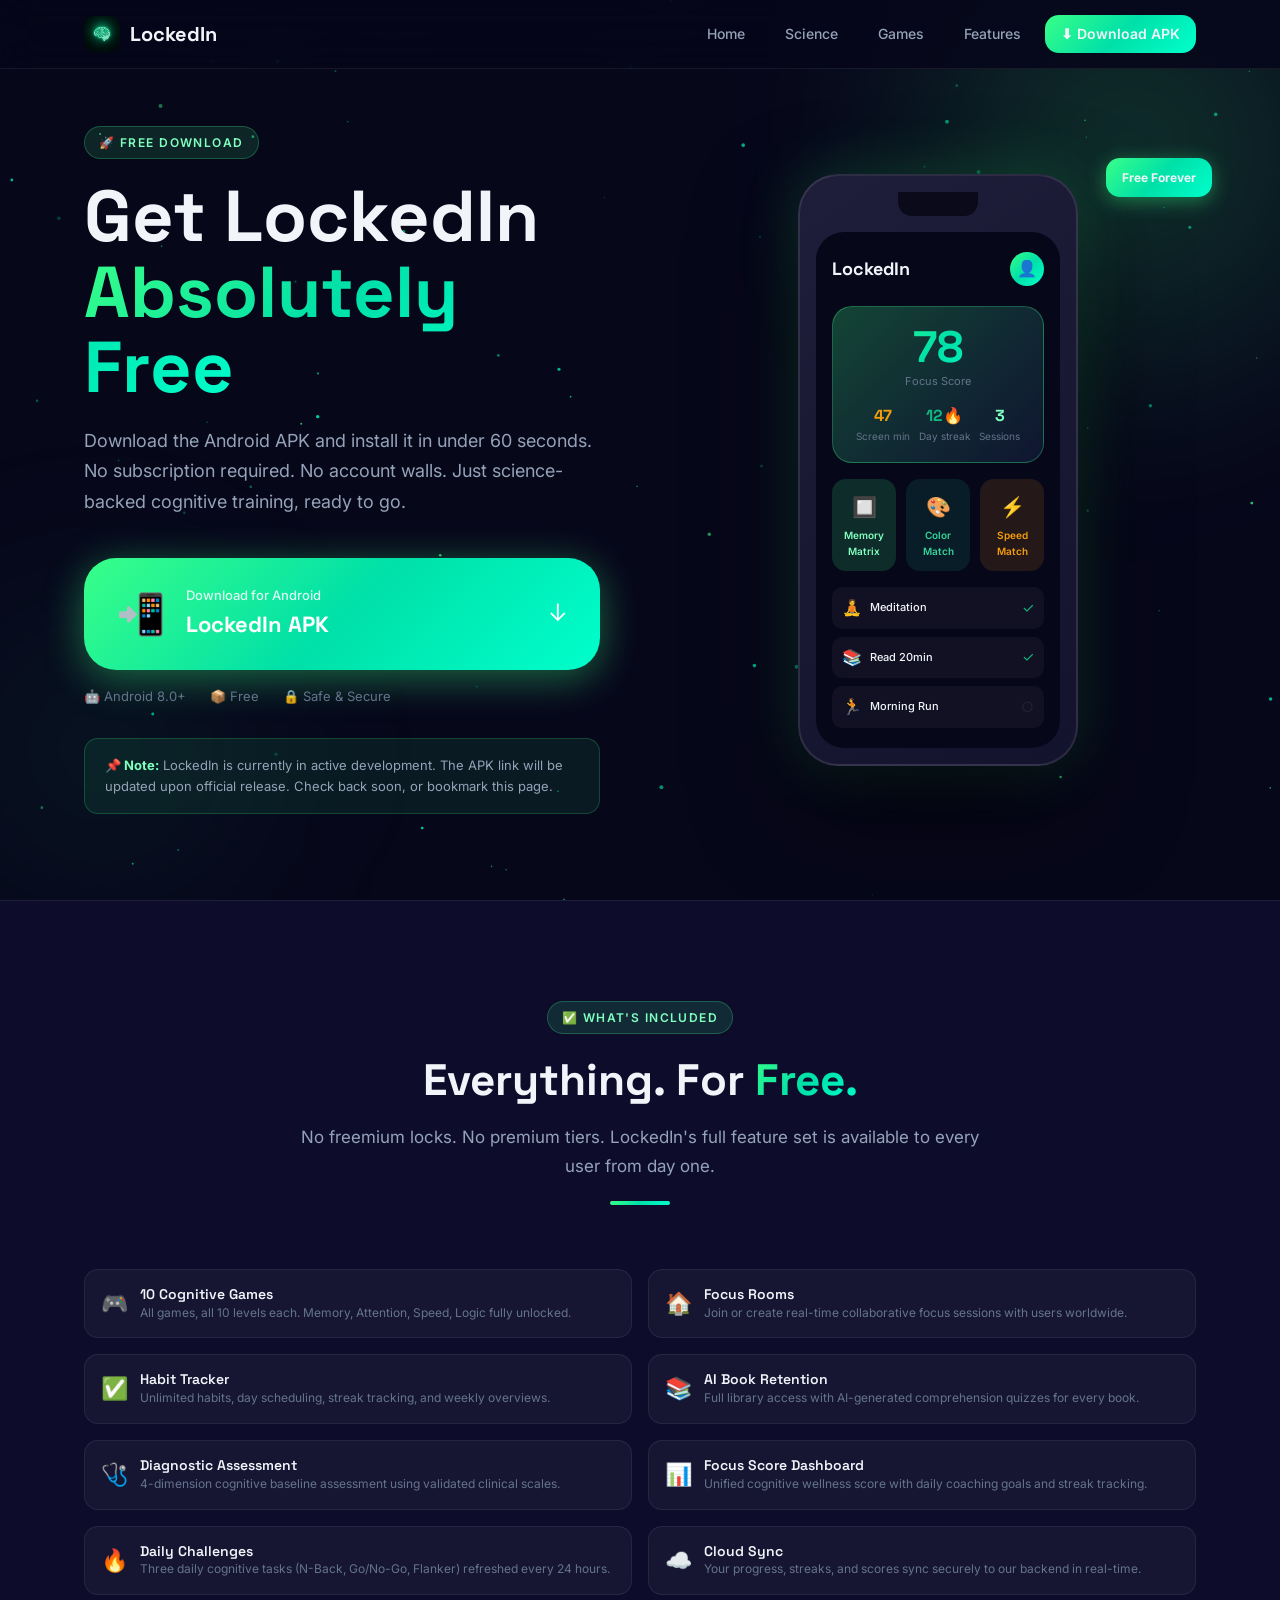
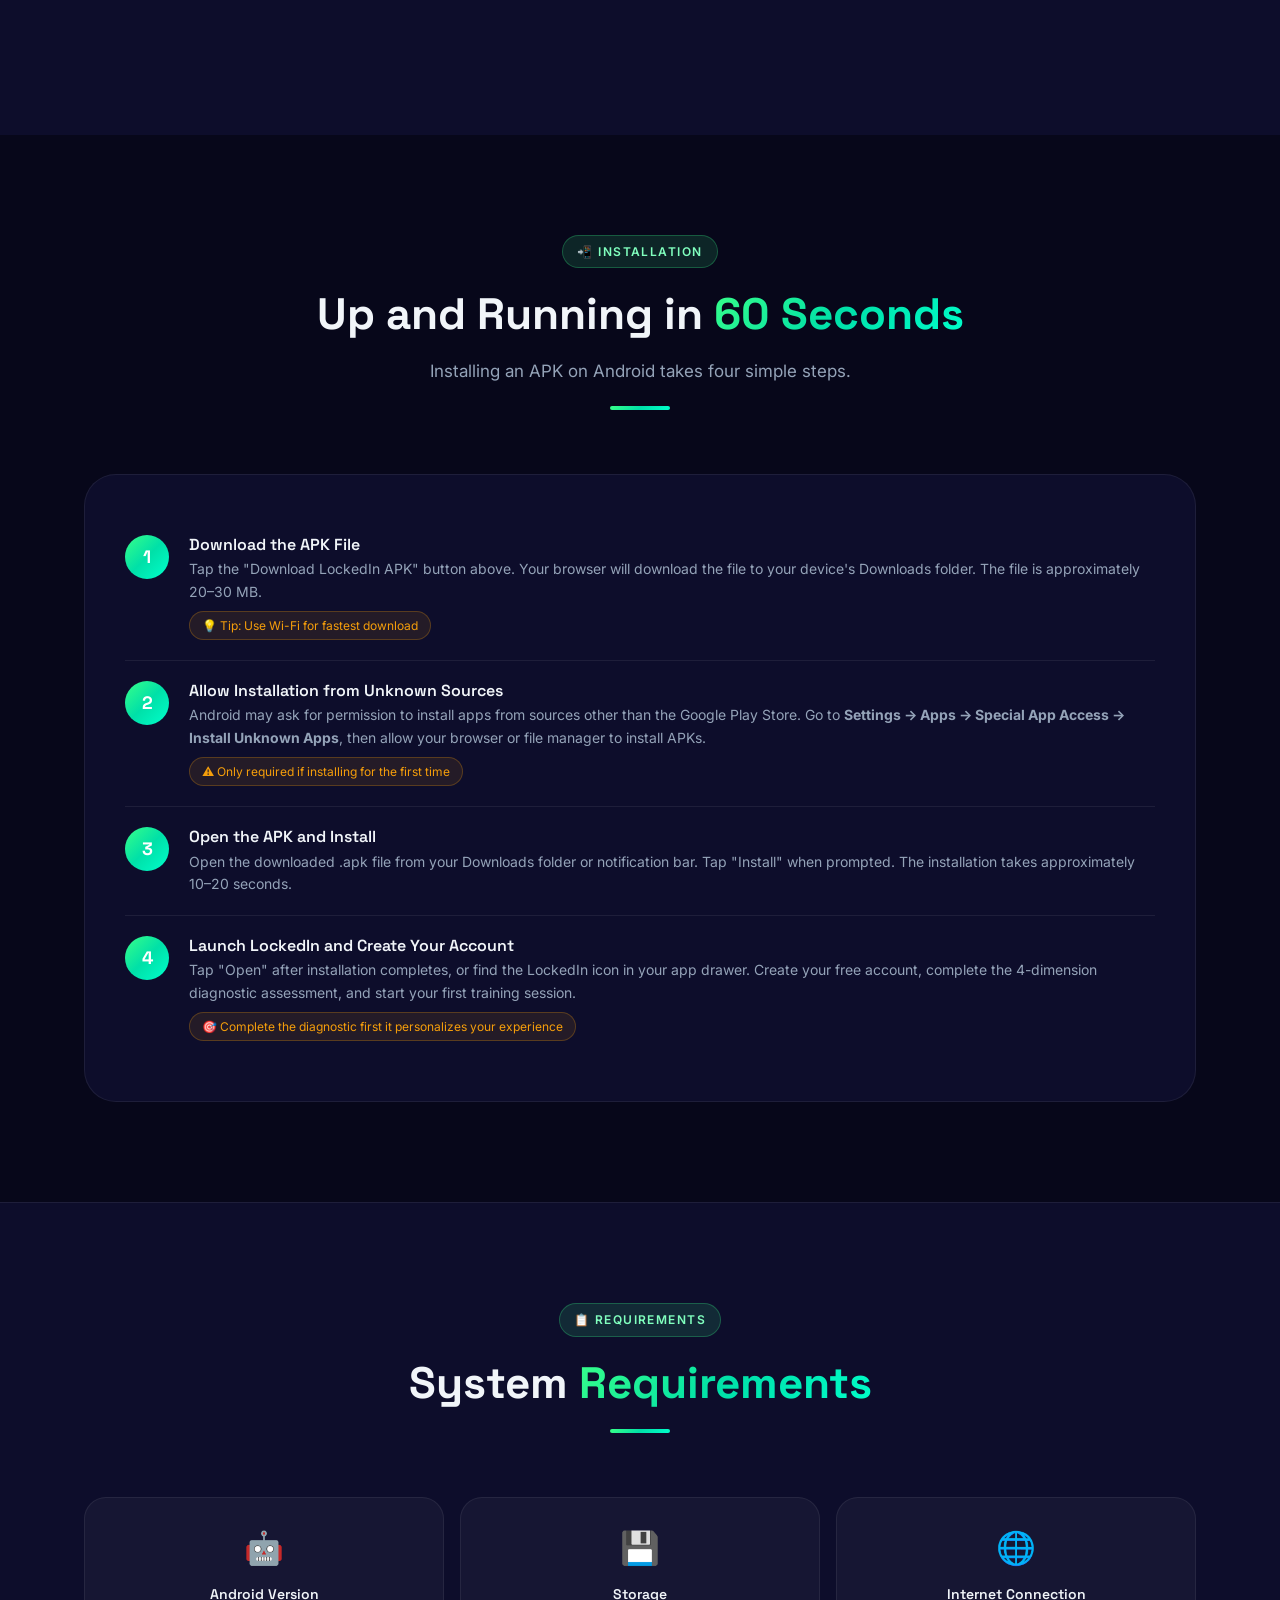
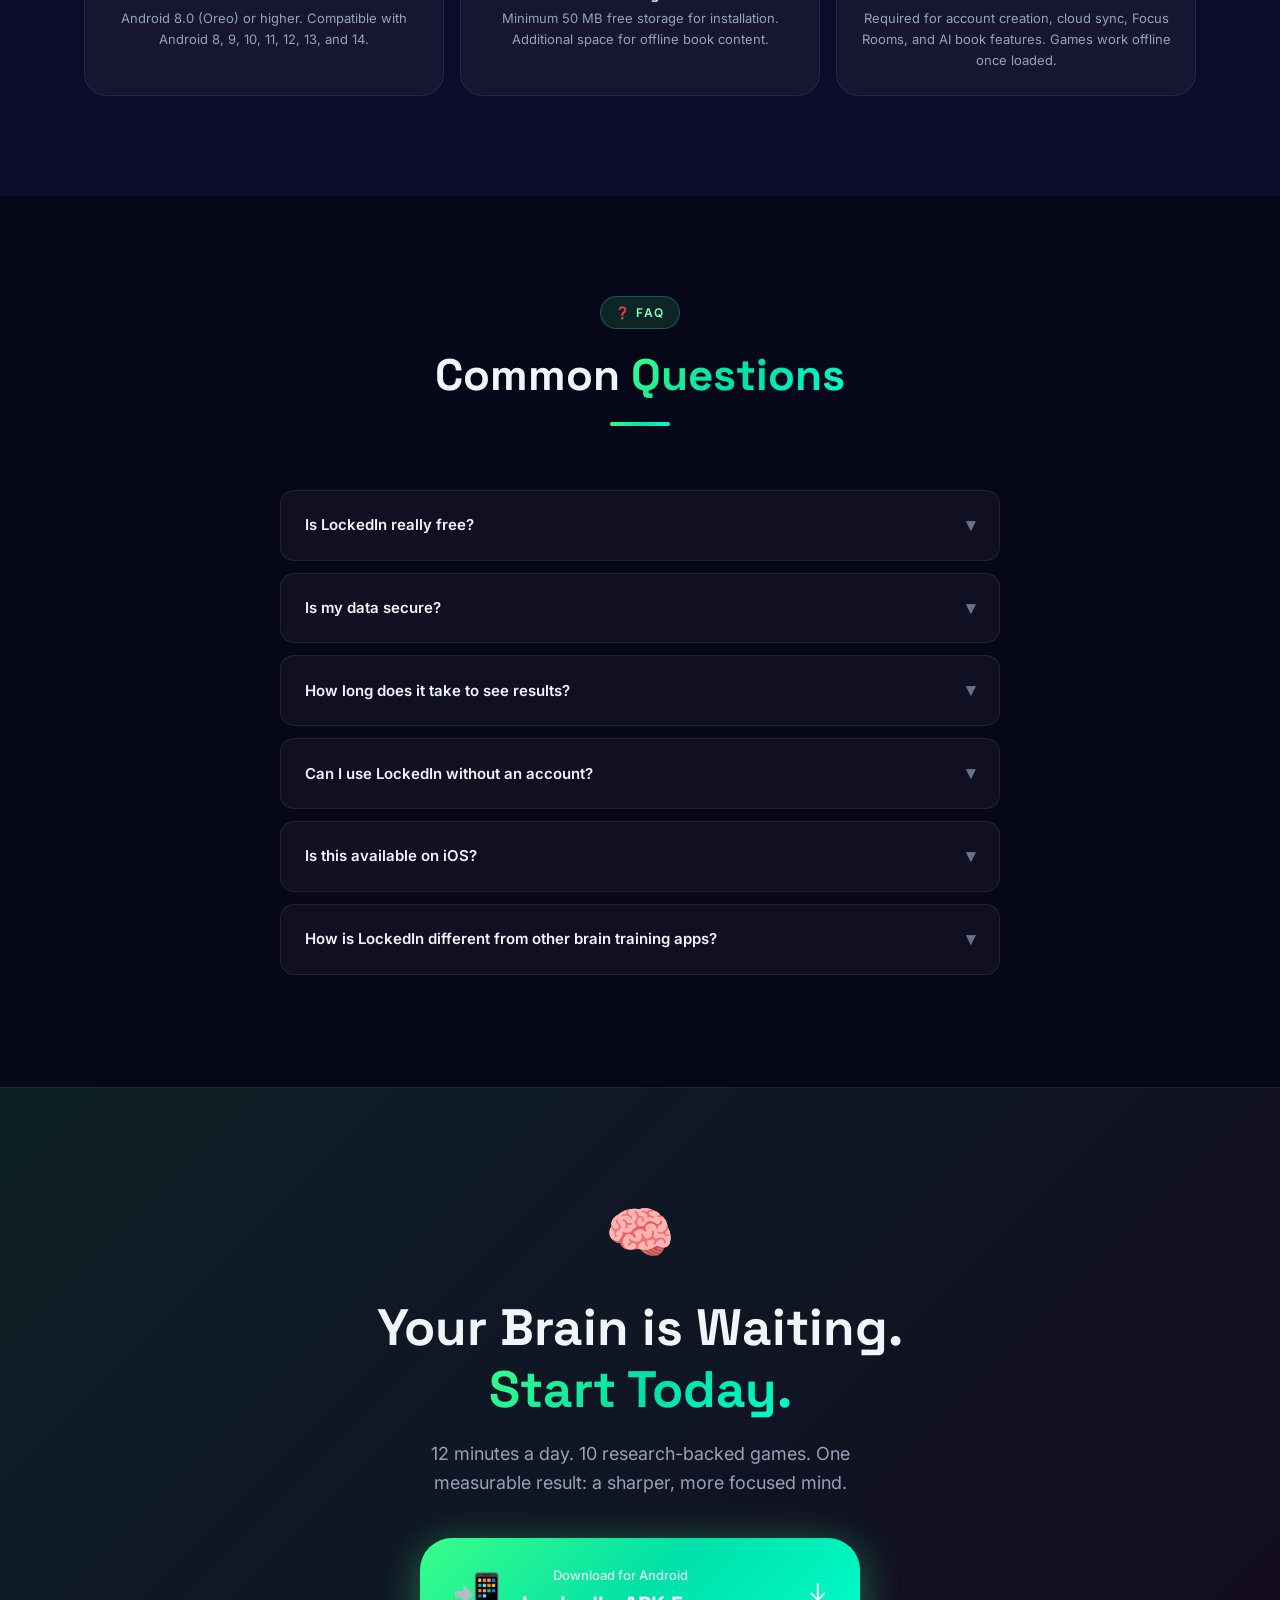
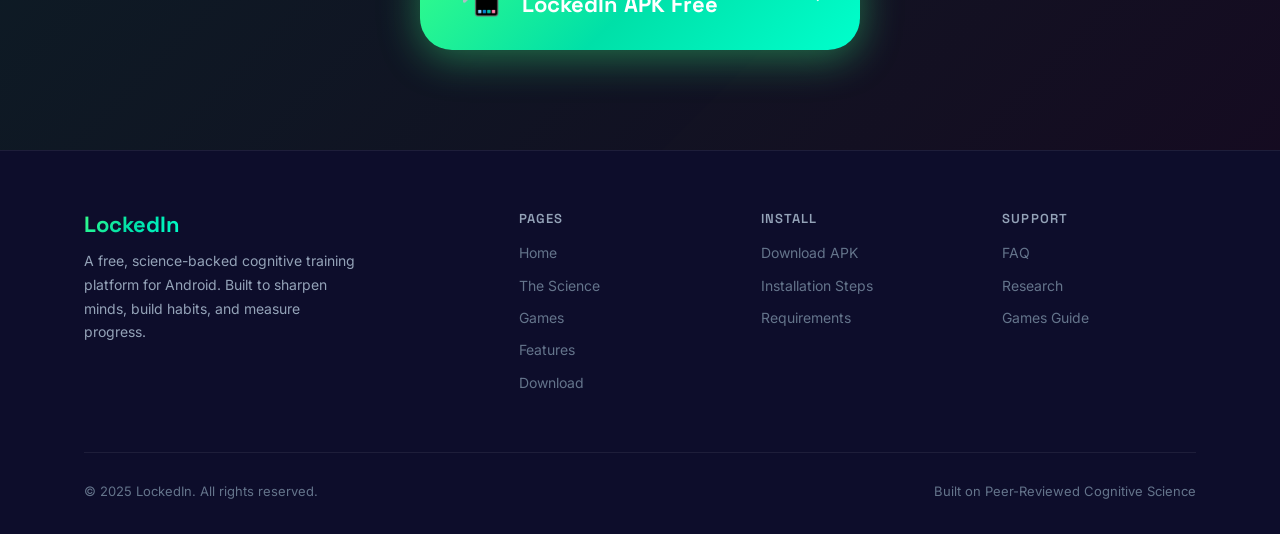
==== commit 186f5620: "..." ====
--- a/download.html
+++ b/download.html
@@ -15,7 +15,7 @@
     }
     .dl-glow-1 {
       width: 700px; height: 700px;
-      background: radial-gradient(circle, rgba(123,111,255,0.2) 0%, transparent 65%);
+      background: radial-gradient(circle, rgba(57,255,136,0.2) 0%, transparent 65%);
       top: -200px; right: -200px;
     }
     .dl-glow-2 {
@@ -40,11 +40,11 @@
       background: var(--grad);
       border-radius: var(--r-xl); padding: 24px 32px;
       text-decoration: none; color: #fff;
-      box-shadow: 0 8px 40px rgba(123,111,255,0.4);
+      box-shadow: 0 8px 40px rgba(57,255,136,0.4);
       transition: var(--transition); cursor: pointer;
       border: none; width: 100%;
     }
-    .dl-btn-main:hover { transform: translateY(-3px); box-shadow: 0 16px 60px rgba(123,111,255,0.55); }
+    .dl-btn-main:hover { transform: translateY(-3px); box-shadow: 0 16px 60px rgba(57,255,136,0.55); }
     .dl-btn-icon { font-size: 40px; flex-shrink: 0; }
     .dl-btn-text .line1 { font-size: 13px; font-weight: 500; opacity: 0.85; margin-bottom: 2px; }
     .dl-btn-text .line2 { font-size: 22px; font-weight: 800; font-family: 'Space Grotesk', sans-serif; }
@@ -65,7 +65,7 @@
       background: linear-gradient(145deg, #1e1e3a, #13132d);
       border-radius: 40px;
       border: 2px solid rgba(255,255,255,0.1);
-      box-shadow: 0 40px 100px rgba(0,0,0,0.6), 0 0 60px rgba(123,111,255,0.2);
+      box-shadow: 0 40px 100px rgba(0,0,0,0.6), 0 0 60px rgba(57,255,136,0.2);
       padding: 16px;
       position: relative;
     }
@@ -83,8 +83,8 @@
     .app-avatar { width: 34px; height: 34px; border-radius: 50%; background: var(--grad); display: flex; align-items: center; justify-content: center; font-size: 16px; }
 
     .app-score-card {
-      background: linear-gradient(135deg, rgba(123,111,255,0.25), rgba(91,143,255,0.1));
-      border: 1px solid rgba(123,111,255,0.3);
+      background: linear-gradient(135deg, rgba(57,255,136,0.25), rgba(91,143,255,0.1));
+      border: 1px solid rgba(57,255,136,0.3);
       border-radius: 20px; padding: 18px;
       text-align: center; margin-bottom: 16px;
     }
@@ -281,7 +281,7 @@
               </div>
             </div>
             <div class="app-games-row">
-              <div class="app-game-tile" style="background:rgba(123,111,255,0.15);">
+              <div class="app-game-tile" style="background:rgba(57,255,136,0.15);">
                 <div class="g-icon">🔲</div>
                 <span style="color:var(--purple-light)">Memory Matrix</span>
               </div>
@@ -314,7 +314,7 @@
           </div>
         </div>
         <!-- Floating badge -->
-        <div style="position:absolute;top:-16px;right:-16px;background:var(--grad);border-radius:14px;padding:10px 16px;font-size:12px;font-weight:700;box-shadow:0 4px 20px rgba(123,111,255,0.4);">
+        <div style="position:absolute;top:-16px;right:-16px;background:var(--grad);border-radius:14px;padding:10px 16px;font-size:12px;font-weight:700;box-shadow:0 4px 20px rgba(57,255,136,0.4);">
           Free Forever
         </div>
       </div>
@@ -523,7 +523,7 @@
 </section>
 
 <!--  Final CTA  -->
-<section class="section text-center" style="background:linear-gradient(135deg, rgba(123,111,255,0.1) 0%, rgba(236,72,153,0.06) 100%);border-top:1px solid var(--border);">
+<section class="section text-center" style="background:linear-gradient(135deg, rgba(57,255,136,0.1) 0%, rgba(236,72,153,0.06) 100%);border-top:1px solid var(--border);">
   <div class="container">
     <div class="reveal">
       <div style="font-size:56px;margin-bottom:20px;">🧠</div>
@@ -605,10 +605,10 @@
   Object.assign(toast.style, {
     position: 'fixed', bottom: '32px', left: '50%',
     transform: 'translateX(-50%)',
-    background: 'linear-gradient(135deg,#7B6FFF,#5B8FFF)',
+    background: 'linear-gradient(135deg,#39FF88,#00E0A8)',
     color: '#fff', padding: '14px 28px', borderRadius: '99px',
     fontSize: '14px', fontWeight: '600', fontFamily: 'Inter, sans-serif',
-    boxShadow: '0 8px 32px rgba(123,111,255,0.4)',
+    boxShadow: '0 8px 32px rgba(57,255,136,0.4)',
     zIndex: '9999', textAlign: 'center', maxWidth: '90vw',
     animation: 'fadeInUp 0.3s ease',
   });
--- a/style.css
+++ b/style.css
@@ -11,10 +11,10 @@
   --card: rgba(255,255,255,0.04);
   --card-hover: rgba(255,255,255,0.07);
   --border: rgba(255,255,255,0.07);
-  --border-glow: rgba(123,111,255,0.45);
-
-  --purple: #7B6FFF;
-  --purple-light: #A99EFF;
+  --border-glow: rgba(57,255,136,0.45);
+
+  --purple: #39FF88;
+  --purple-light: #80FFBE;
   --blue: #5B8FFF;
   --pink: #EC4899;
   --emerald: #10B981;
@@ -27,14 +27,14 @@
   --text-2: #94A3B8;
   --text-3: #64748B;
 
-  --grad: linear-gradient(135deg, #7B6FFF 0%, #5B8FFF 50%, #EC4899 100%);
-  --grad-subtle: linear-gradient(135deg, rgba(123,111,255,0.15) 0%, rgba(91,143,255,0.08) 100%);
+  --grad: linear-gradient(135deg, #39FF88 0%, #00E0A8 50%, #00FFCC 100%);
+  --grad-subtle: linear-gradient(135deg, rgba(57,255,136,0.15) 0%, rgba(0,224,168,0.08) 100%);
 
   --r: 14px;
   --r-lg: 22px;
   --r-xl: 32px;
   --shadow: 0 8px 40px rgba(0,0,0,0.5);
-  --shadow-glow: 0 0 60px rgba(123,111,255,0.12);
+  --shadow-glow: 0 0 60px rgba(57,255,136,0.12);
   --transition: 0.3s cubic-bezier(0.4,0,0.2,1);
 }
 
@@ -74,8 +74,8 @@
   letter-spacing: 0.12em;
   text-transform: uppercase;
   color: var(--purple-light);
-  background: rgba(123,111,255,0.12);
-  border: 1px solid rgba(123,111,255,0.25);
+  background: rgba(57,255,136,0.12);
+  border: 1px solid rgba(57,255,136,0.25);
   padding: 6px 14px;
   border-radius: 99px;
   margin-bottom: 20px;
@@ -179,9 +179,9 @@
 
 .btn-primary {
   background: var(--grad); color: #fff;
-  box-shadow: 0 4px 24px rgba(123,111,255,0.35);
-}
-.btn-primary:hover { transform: translateY(-2px); box-shadow: 0 8px 32px rgba(123,111,255,0.5); }
+  box-shadow: 0 4px 24px rgba(57,255,136,0.35);
+}
+.btn-primary:hover { transform: translateY(-2px); box-shadow: 0 8px 32px rgba(57,255,136,0.5); }
 
 .btn-ghost {
   background: rgba(255,255,255,0.07);
@@ -222,7 +222,7 @@
   padding: 5px 12px; border-radius: 99px;
 }
 
-.chip-purple { background: rgba(123,111,255,0.15); color: var(--purple-light); border: 1px solid rgba(123,111,255,0.3); }
+.chip-purple { background: rgba(57,255,136,0.15); color: var(--purple-light); border: 1px solid rgba(57,255,136,0.3); }
 .chip-blue   { background: rgba(91,143,255,0.15);  color: #7BAAFF;             border: 1px solid rgba(91,143,255,0.3); }
 .chip-pink   { background: rgba(236,72,153,0.15);  color: #F472B6;             border: 1px solid rgba(236,72,153,0.3); }
 .chip-emerald{ background: rgba(16,185,129,0.15);  color: #34D399;             border: 1px solid rgba(16,185,129,0.3); }
@@ -332,15 +332,15 @@
 .citation {
   font-size: 11px; color: var(--text-3);
   font-style: italic; margin-top: 8px;
-  border-left: 2px solid rgba(123,111,255,0.3);
+  border-left: 2px solid rgba(57,255,136,0.3);
   padding-left: 10px;
   line-height: 1.5;
 }
 
 /*  Highlight box  */
 .highlight-box {
-  background: rgba(123,111,255,0.08);
-  border: 1px solid rgba(123,111,255,0.2);
+  background: rgba(57,255,136,0.08);
+  border: 1px solid rgba(57,255,136,0.2);
   border-radius: var(--r);
   padding: 16px 20px;
   font-size: 14px; color: var(--text-2);
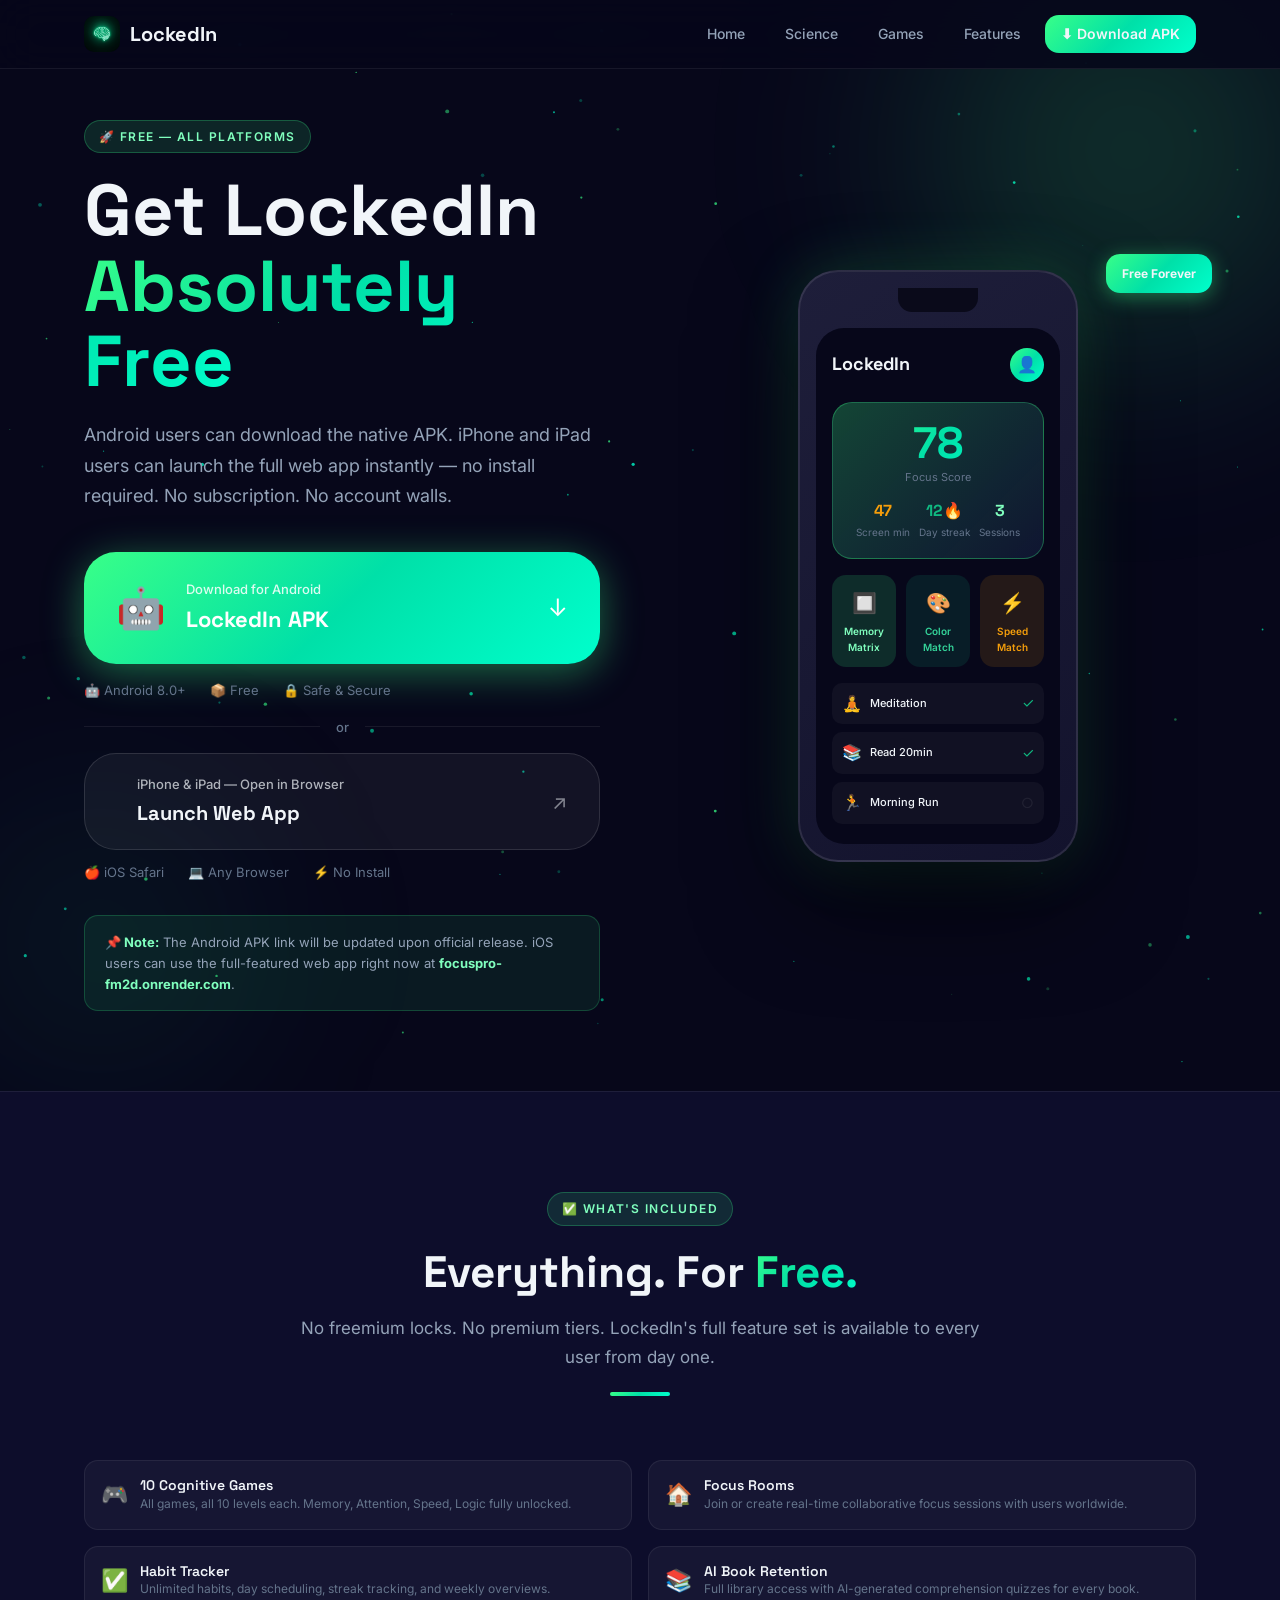
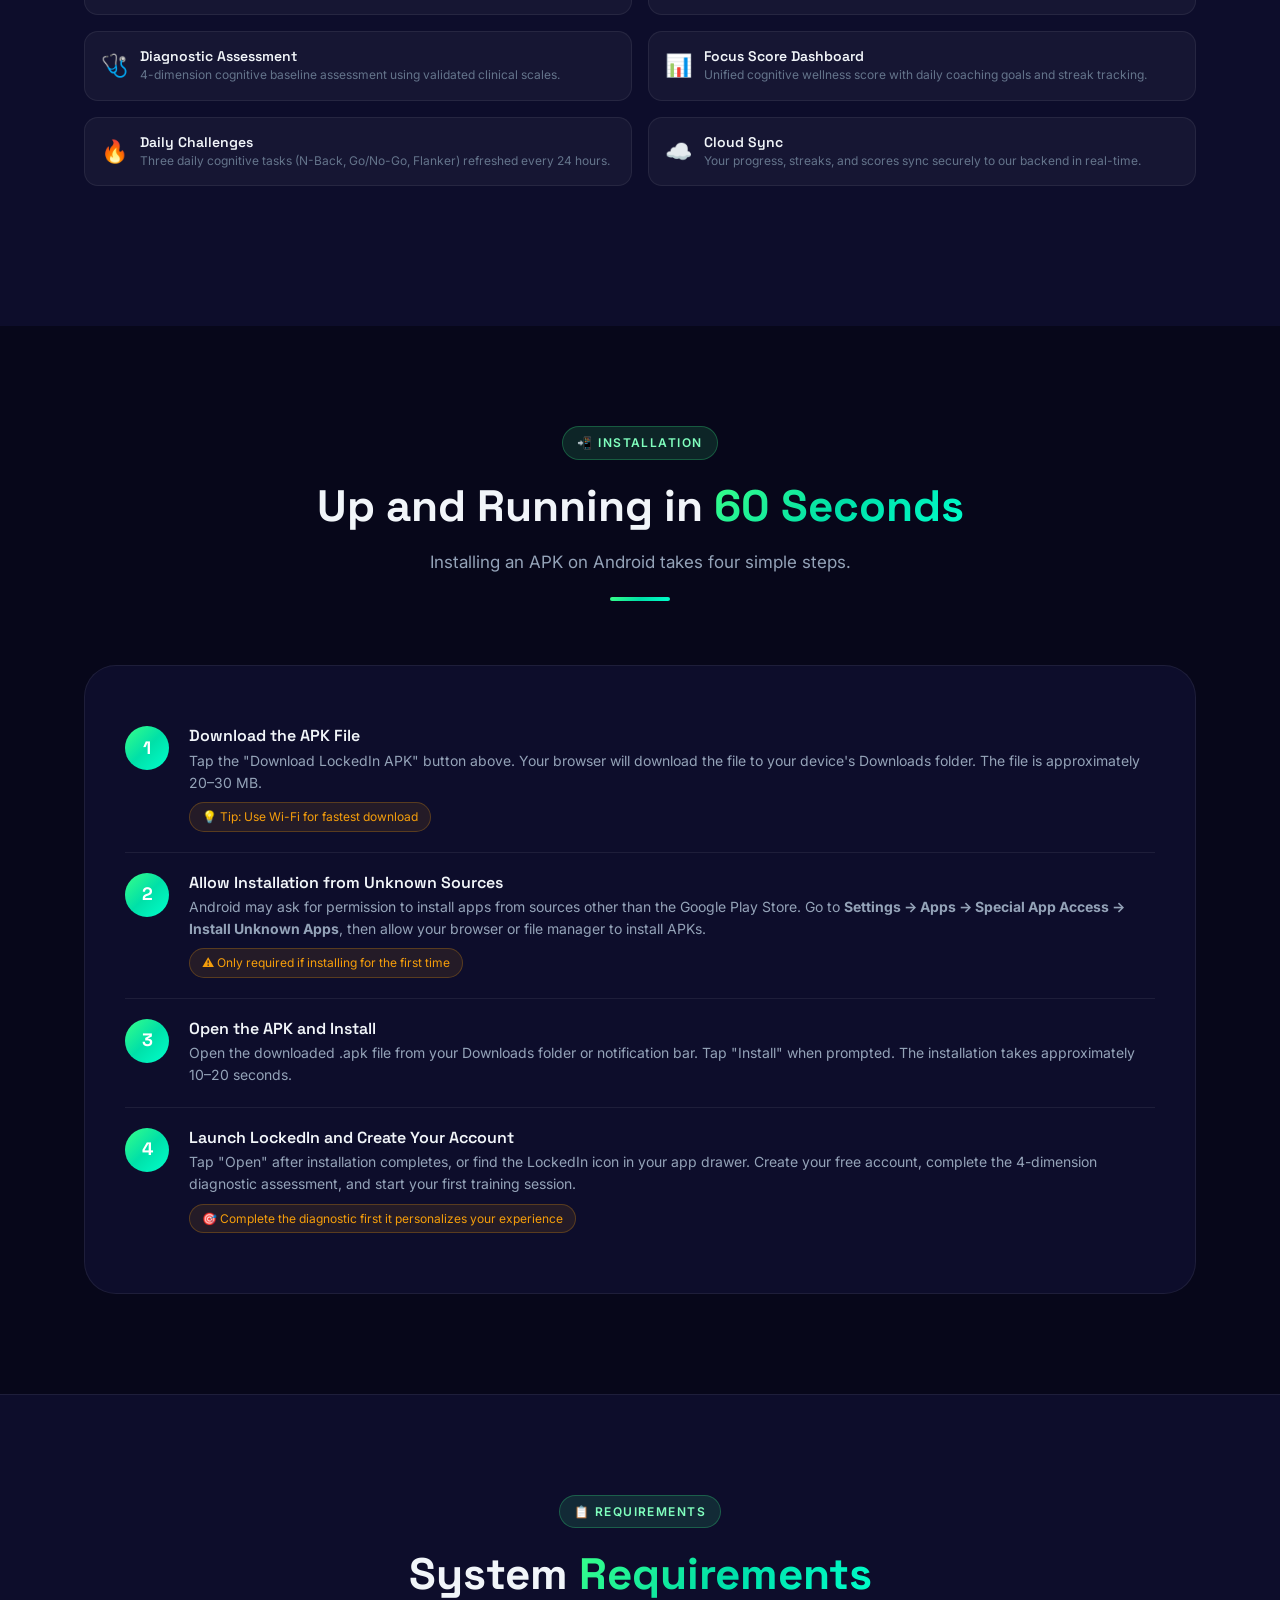
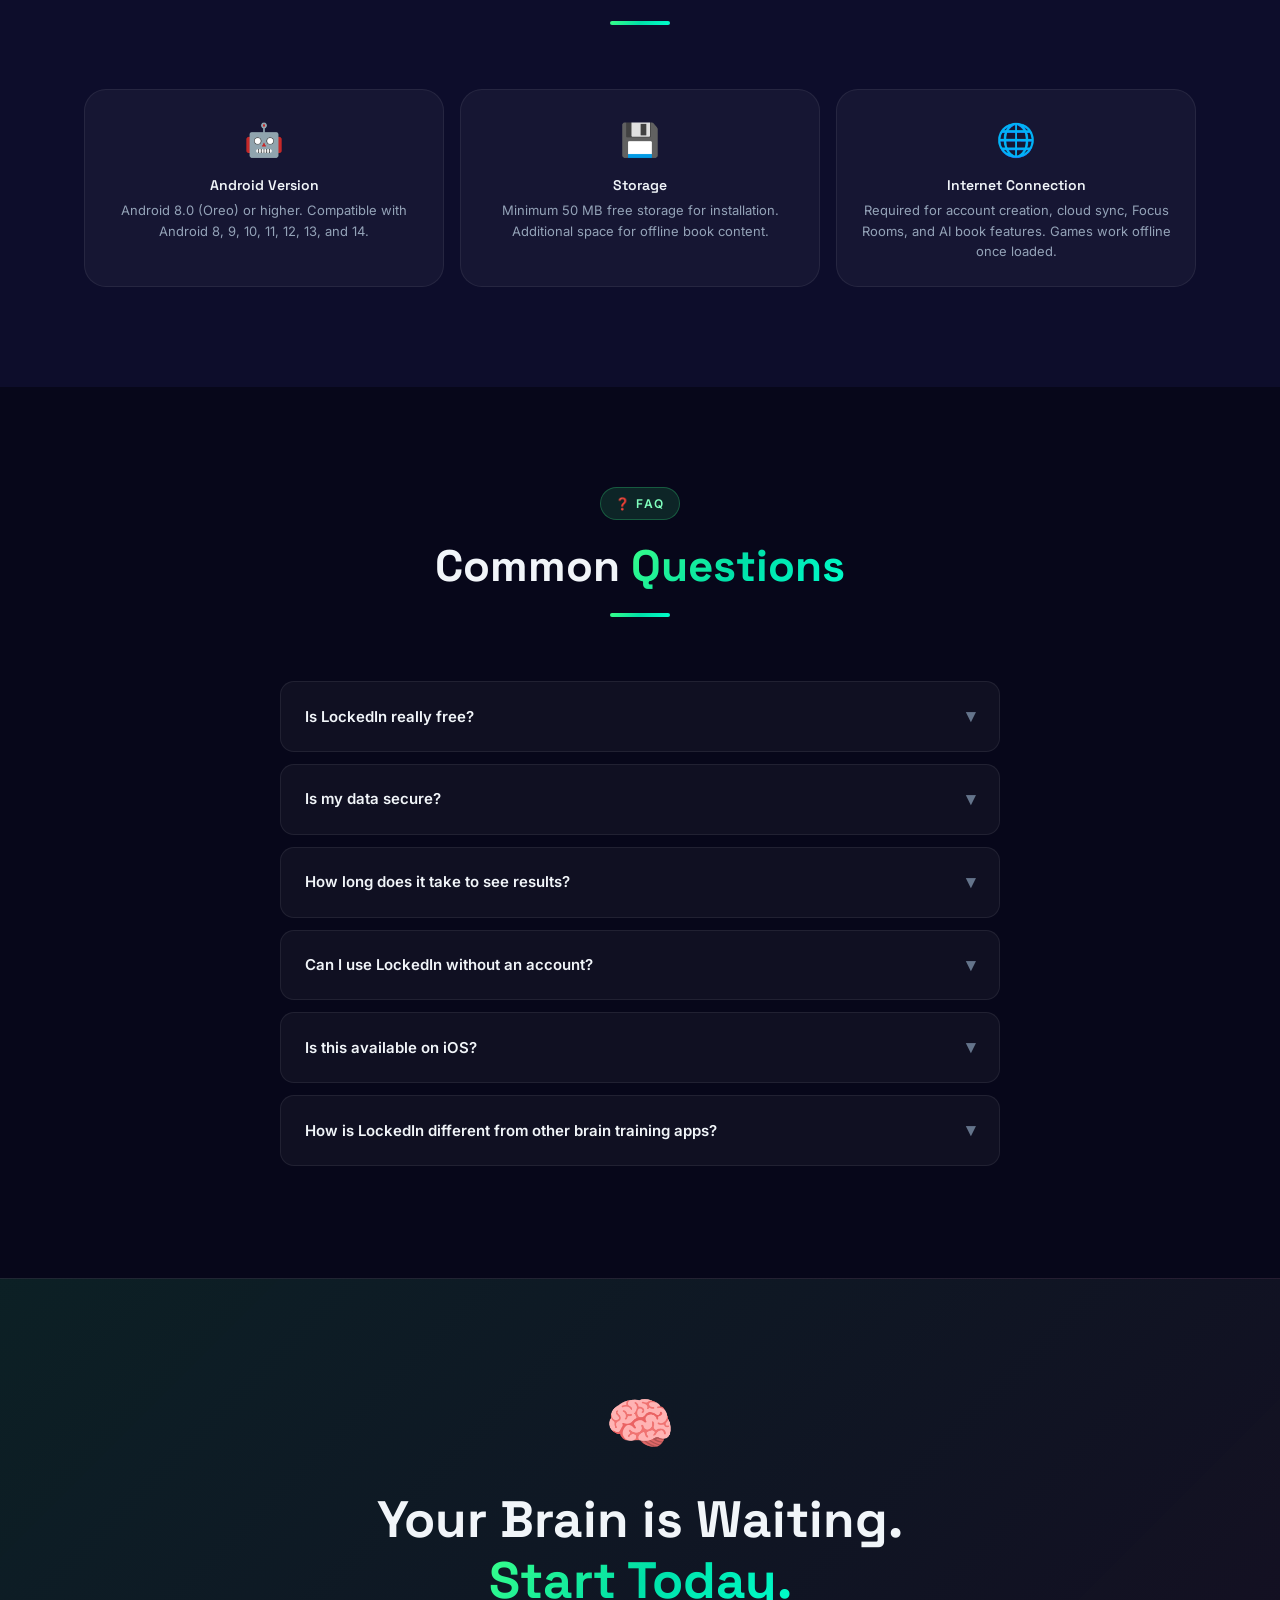
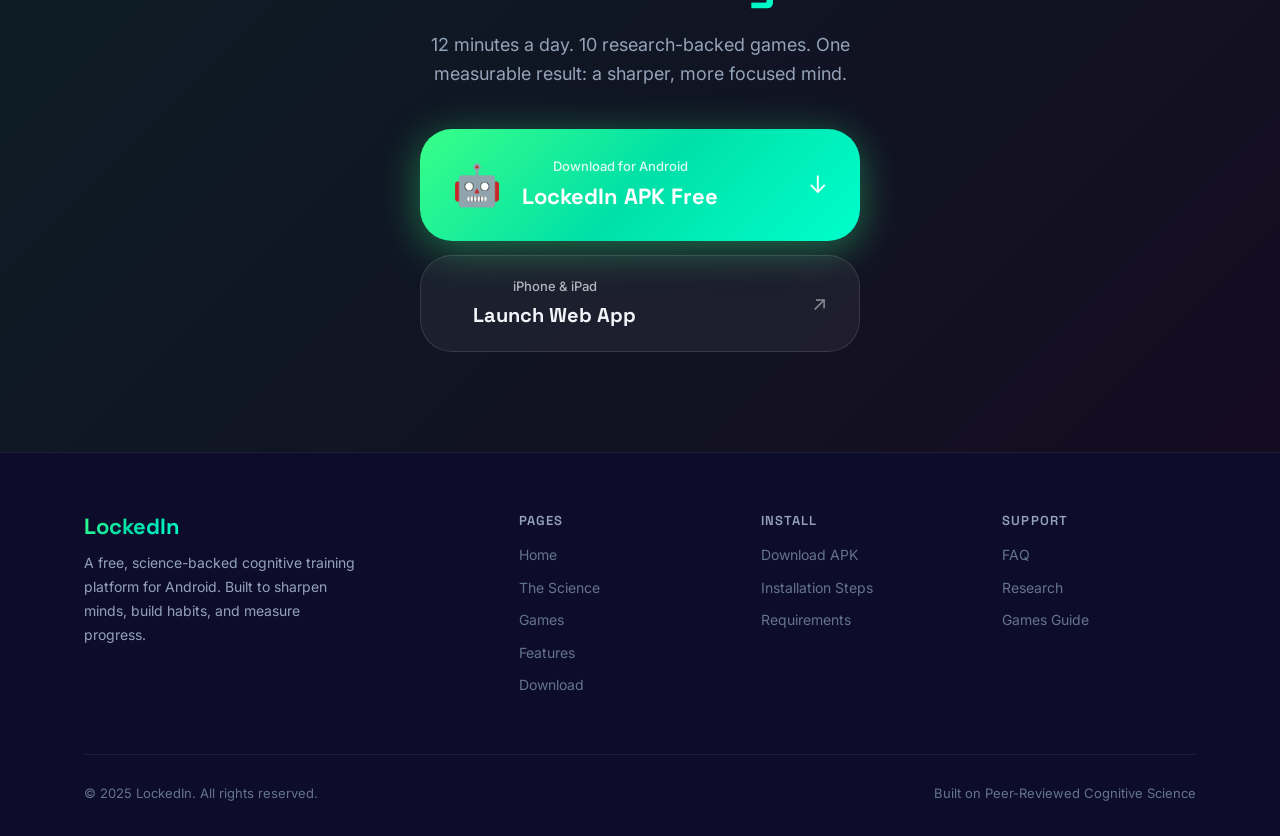
==== commit 069afdc4: "..." ====
--- a/download.html
+++ b/download.html
@@ -35,6 +35,30 @@
 
     /*  Big download button  */
     .dl-btn-wrap { display: flex; flex-direction: column; gap: 16px; }
+    .dl-divider {
+      display: flex; align-items: center; gap: 16px;
+      color: var(--text-3); font-size: 13px; font-weight: 500;
+    }
+    .dl-divider::before, .dl-divider::after {
+      content: ''; flex: 1; height: 1px; background: var(--border);
+    }
+    .dl-btn-ios {
+      display: flex; align-items: center; gap: 20px;
+      background: rgba(255,255,255,0.05);
+      border: 1px solid rgba(255,255,255,0.12);
+      border-radius: var(--r-xl); padding: 20px 32px;
+      text-decoration: none; color: var(--text);
+      transition: var(--transition); cursor: pointer; width: 100%;
+    }
+    .dl-btn-ios:hover {
+      background: rgba(255,255,255,0.09);
+      border-color: rgba(57,255,136,0.35);
+      transform: translateY(-2px);
+    }
+    .dl-btn-ios .dl-btn-icon { font-size: 36px; flex-shrink: 0; }
+    .dl-btn-ios .dl-btn-text .line1 { font-size: 13px; font-weight: 500; opacity: 0.7; margin-bottom: 2px; }
+    .dl-btn-ios .dl-btn-text .line2 { font-size: 20px; font-weight: 800; font-family: 'Space Grotesk', sans-serif; }
+    .dl-btn-ios .dl-btn-arrow { margin-left: auto; font-size: 20px; opacity: 0.5; }
     .dl-btn-main {
       display: flex; align-items: center; gap: 20px;
       background: var(--grad);
@@ -230,18 +254,18 @@
   <div class="container">
     <div class="dl-grid">
       <div class="dl-text reveal">
-        <span class="section-label">🚀 Free Download</span>
+        <span class="section-label">🚀 Free — All Platforms</span>
         <h1>Get LockedIn<br><span class="gradient-text">Absolutely Free</span></h1>
         <p>
-          Download the Android APK and install it in under 60 seconds.
-          No subscription required. No account walls. Just science-backed
-          cognitive training, ready to go.
+          Android users can download the native APK. iPhone and iPad users
+          can launch the full web app instantly — no install required.
+          No subscription. No account walls.
         </p>
 
         <div class="dl-btn-wrap">
-          <!-- UPDATE THIS HREF WITH THE REAL APK URL WHEN AVAILABLE -->
+          <!-- Android APK -->
           <a href="#" class="dl-btn-main" id="downloadBtn" onclick="handleDownload(event)">
-            <div class="dl-btn-icon">📲</div>
+            <div class="dl-btn-icon">🤖</div>
             <div class="dl-btn-text">
               <div class="line1">Download for Android</div>
               <div class="line2">LockedIn APK</div>
@@ -254,11 +278,29 @@
             <span>📦 Free</span>
             <span>🔒 Safe &amp; Secure</span>
           </div>
+
+          <div class="dl-divider">or</div>
+
+          <!-- iOS / Web App -->
+          <a href="https://focuspro-fm2d.onrender.com/" target="_blank" rel="noopener" class="dl-btn-ios">
+            <div class="dl-btn-icon"> </div>
+            <div class="dl-btn-text">
+              <div class="line1">iPhone &amp; iPad — Open in Browser</div>
+              <div class="line2">Launch Web App</div>
+            </div>
+            <div class="dl-btn-arrow">↗</div>
+          </a>
+
+          <div class="dl-meta" style="margin-top:-4px;">
+            <span>🍎 iOS Safari</span>
+            <span>💻 Any Browser</span>
+            <span>⚡ No Install</span>
+          </div>
         </div>
 
         <!-- Release note -->
         <div class="highlight-box mt-32" style="font-size:13px;">
-          <strong>📌 Note:</strong> LockedIn is currently in active development. The APK link will be updated upon official release. Check back soon, or bookmark this page.
+          <strong>📌 Note:</strong> The Android APK link will be updated upon official release. iOS users can use the full-featured web app right now at <strong>focuspro-fm2d.onrender.com</strong>.
         </div>
       </div>
 
@@ -509,7 +551,7 @@
           Is this available on iOS?
           <span class="arrow">▾</span>
         </div>
-        <div class="faq-a">LockedIn is currently available as an Android APK. An iOS version and Google Play listing are planned for a future release. Follow the project for updates.</div>
+        <div class="faq-a">Yes — iPhone and iPad users can access the full LockedIn experience through the web app at <a href="https://focuspro-fm2d.onrender.com/" target="_blank" rel="noopener" style="color:var(--purple-light);text-decoration:none;">focuspro-fm2d.onrender.com</a>. Open it in Safari and tap <strong>Share → Add to Home Screen</strong> for a native app-like experience. A dedicated iOS app is also planned for a future release.</div>
       </div>
       <div class="faq-item">
         <div class="faq-q" onclick="toggleFaq(this)">
@@ -531,14 +573,24 @@
       <p style="font-size:18px;color:var(--text-2);max-width:500px;margin:0 auto 40px;">
         12 minutes a day. 10 research-backed games. One measurable result: a sharper, more focused mind.
       </p>
-      <a href="#" class="dl-btn-main" onclick="handleDownload(event)" style="max-width:440px;margin:0 auto;justify-content:center;">
-        <div class="dl-btn-icon">📲</div>
-        <div class="dl-btn-text">
-          <div class="line1">Download for Android</div>
-          <div class="line2">LockedIn APK  Free</div>
-        </div>
-        <div class="dl-btn-arrow">↓</div>
-      </a>
+      <div style="display:flex;flex-direction:column;gap:14px;max-width:440px;margin:0 auto;">
+        <a href="#" class="dl-btn-main" onclick="handleDownload(event)" style="justify-content:center;">
+          <div class="dl-btn-icon">🤖</div>
+          <div class="dl-btn-text">
+            <div class="line1">Download for Android</div>
+            <div class="line2">LockedIn APK  Free</div>
+          </div>
+          <div class="dl-btn-arrow">↓</div>
+        </a>
+        <a href="https://focuspro-fm2d.onrender.com/" target="_blank" rel="noopener" class="dl-btn-ios" style="justify-content:center;">
+          <div class="dl-btn-icon"> </div>
+          <div class="dl-btn-text">
+            <div class="line1">iPhone &amp; iPad</div>
+            <div class="line2">Launch Web App</div>
+          </div>
+          <div class="dl-btn-arrow">↗</div>
+        </a>
+      </div>
     </div>
   </div>
 </section>
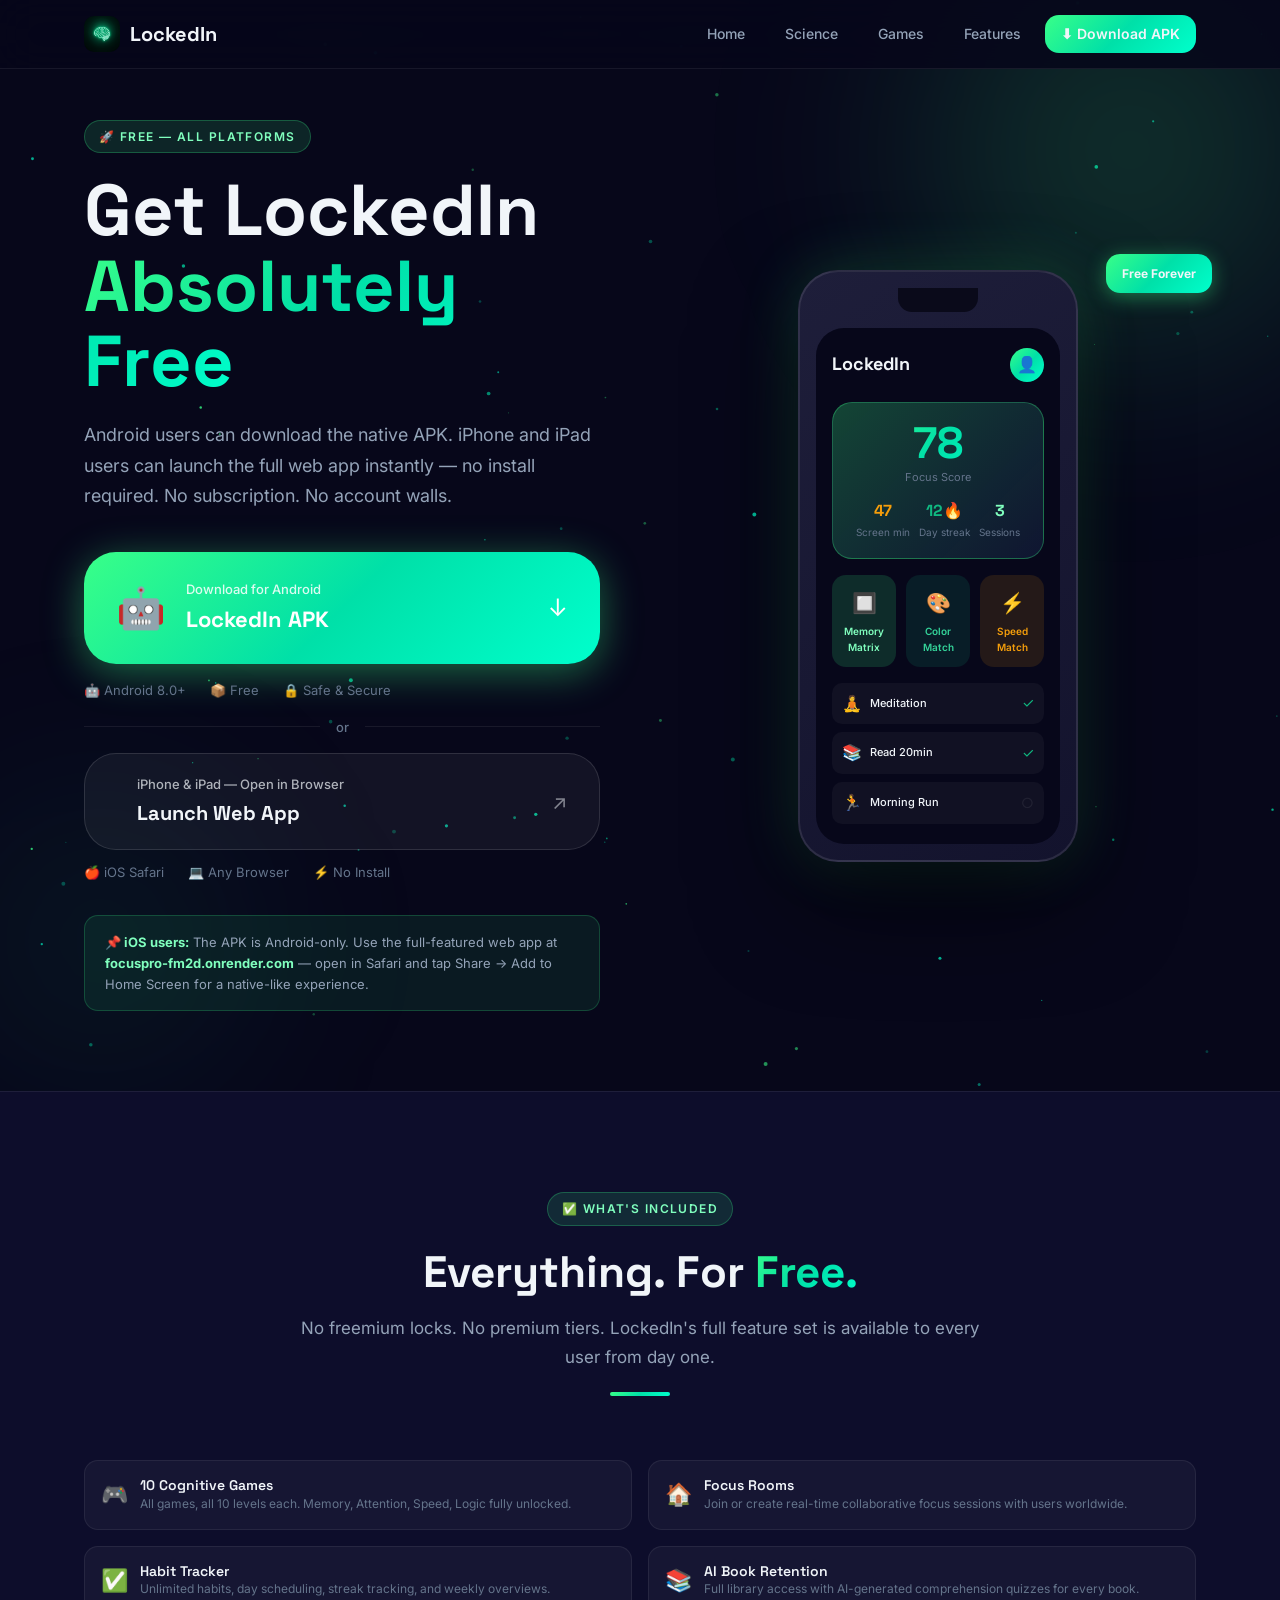
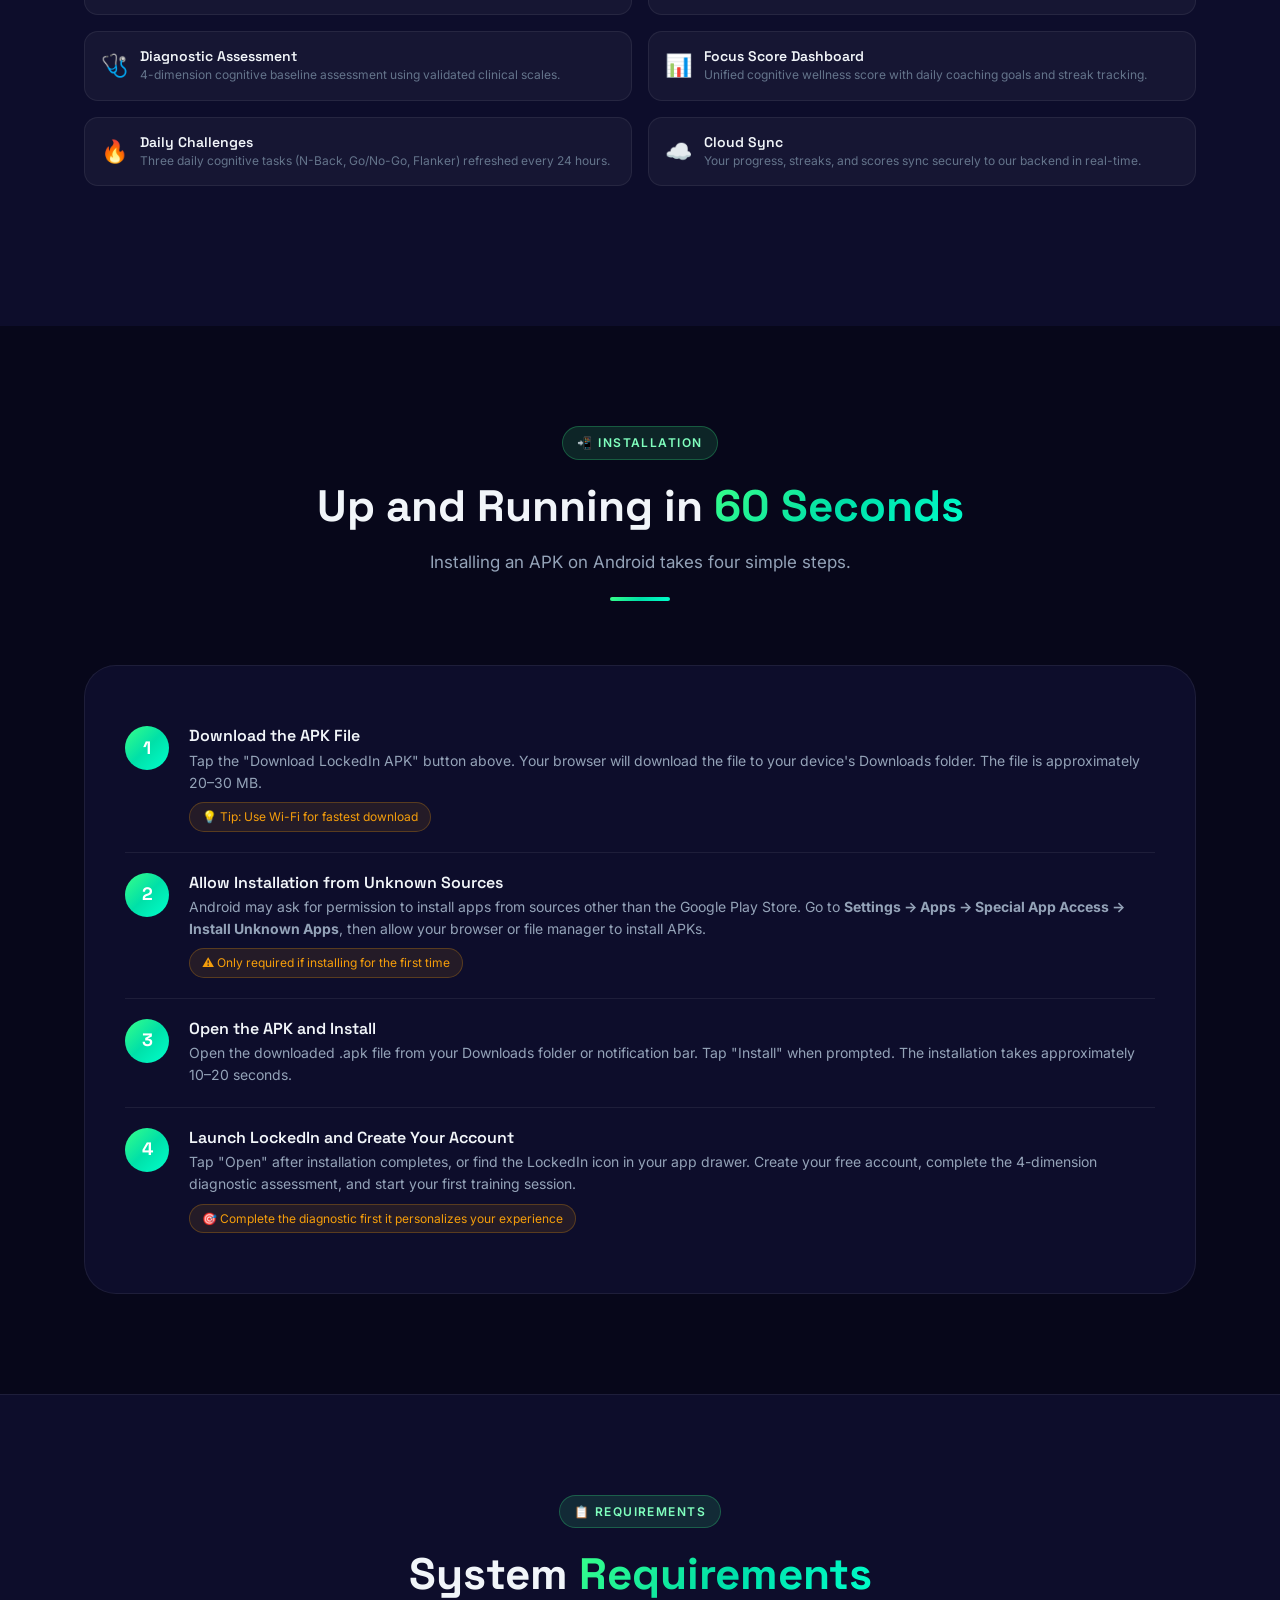
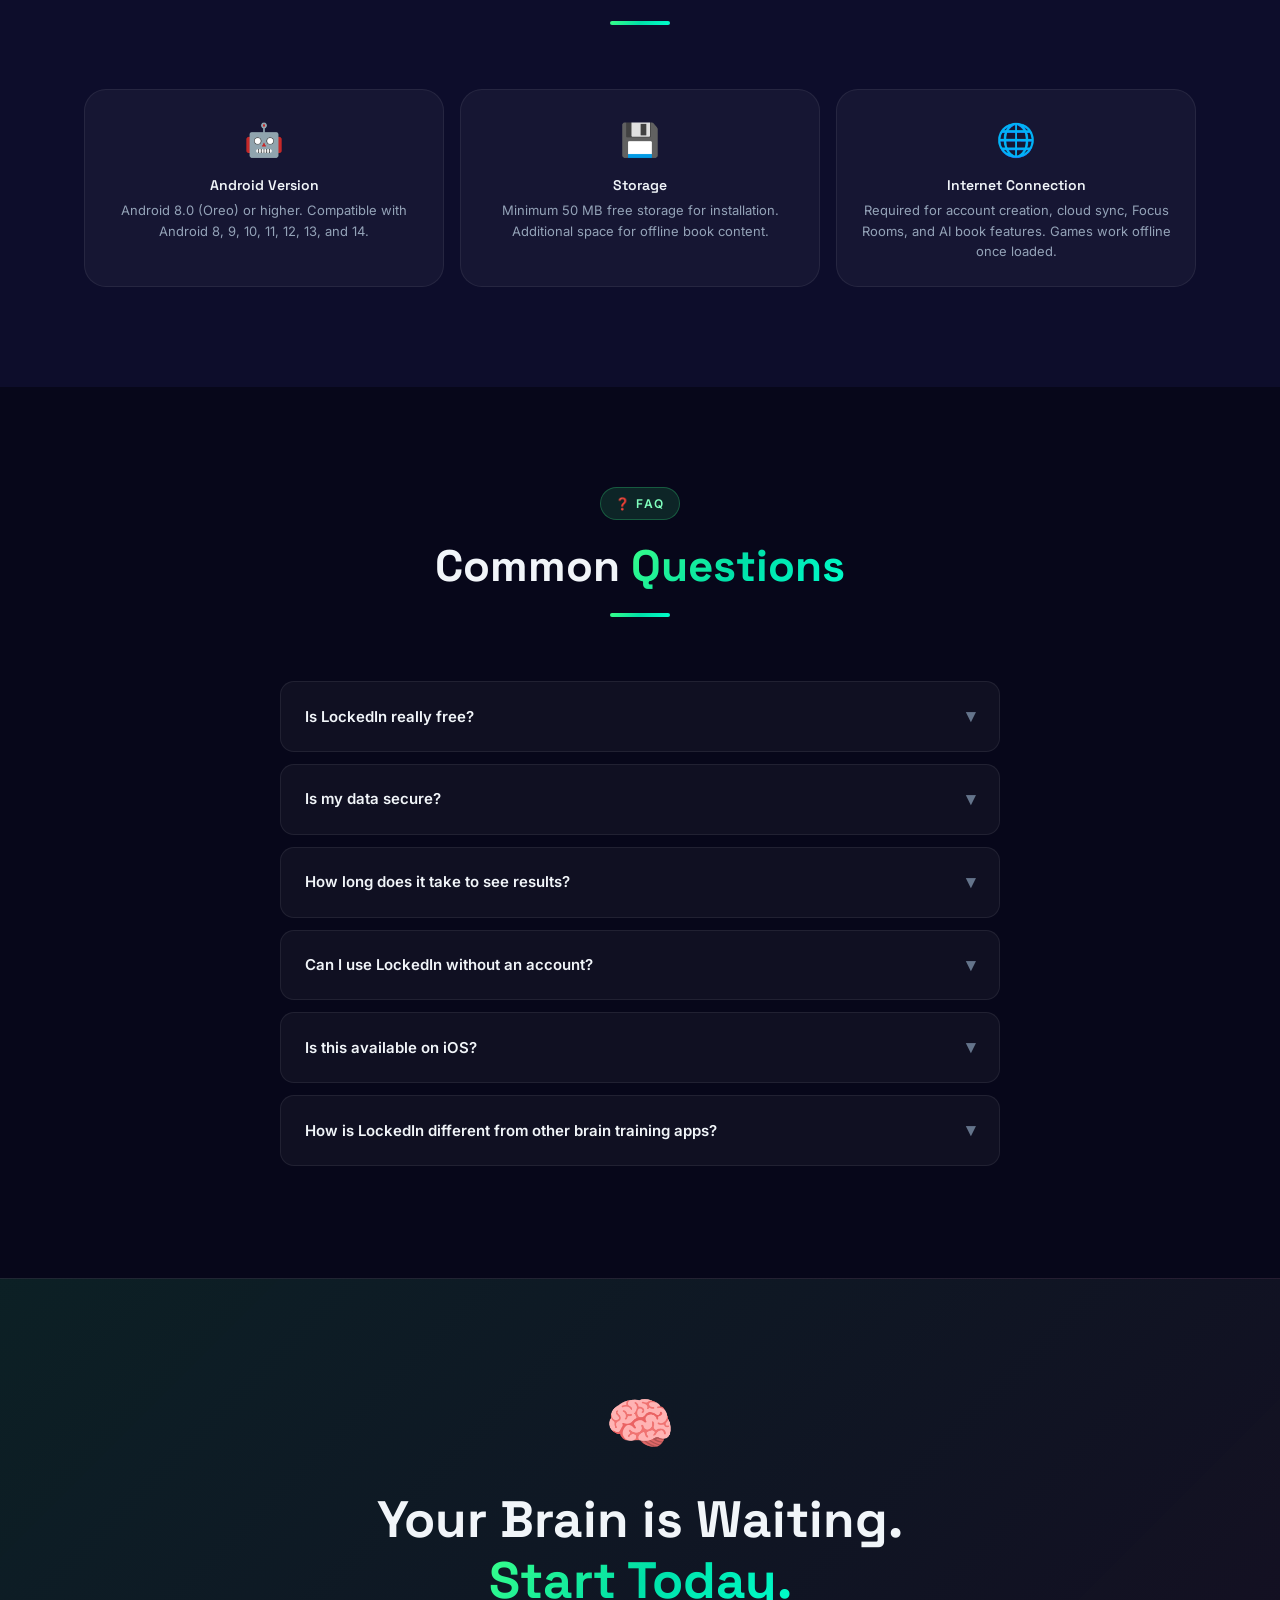
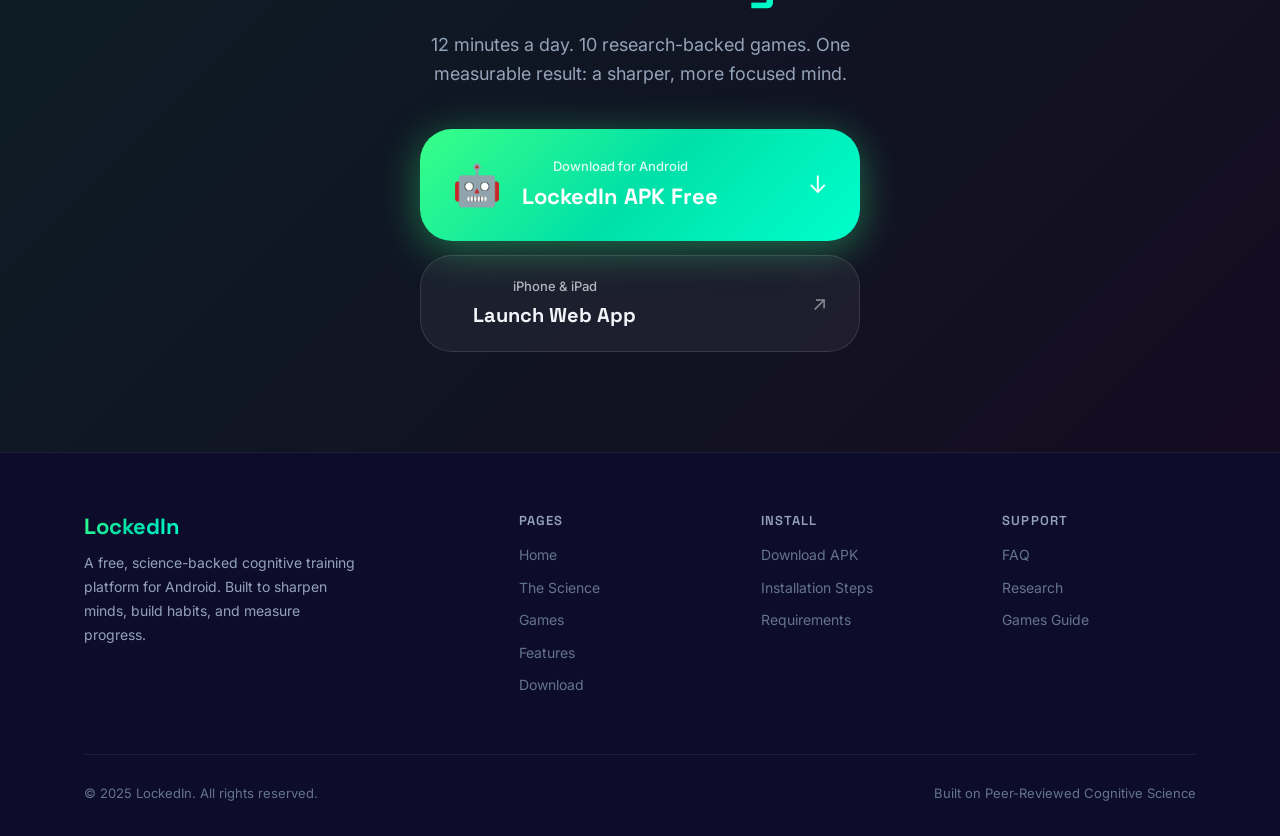
==== commit 4916b7ee: "App Logo fix" ====
--- a/download.html
+++ b/download.html
@@ -4,6 +4,7 @@
   <meta charset="UTF-8" />
   <meta name="viewport" content="width=device-width, initial-scale=1.0" />
   <title>Download LockedIn APK</title>
+  <link rel="icon" href="appLogo.png" type="image/png" />
   <link rel="stylesheet" href="style.css" />
   <style>
     /*  Hero  */
@@ -300,7 +301,7 @@
 
         <!-- Release note -->
         <div class="highlight-box mt-32" style="font-size:13px;">
-          <strong>📌 Note:</strong> The Android APK link will be updated upon official release. iOS users can use the full-featured web app right now at <strong>focuspro-fm2d.onrender.com</strong>.
+          <strong>📌 iOS users:</strong> The APK is Android-only. Use the full-featured web app at <strong>focuspro-fm2d.onrender.com</strong> — open in Safari and tap Share → Add to Home Screen for a native-like experience.
         </div>
       </div>
 
@@ -643,12 +644,8 @@
 function handleDownload(e) {
   e.preventDefault();
   // Replace the href below with the real APK download URL
-  const APK_URL = '#'; // TODO: Update with real APK URL
-  if (APK_URL === '#') {
-    showToast('APK coming soon! Check back when the official release is published.');
-  } else {
-    window.location.href = APK_URL;
-  }
+  const APK_URL = 'https://github.com/aboodsamad/FocusProFrontEnd/releases/download/v1.5/app-release.apk';
+  window.location.href = APK_URL;
 }
 
 function showToast(msg) {
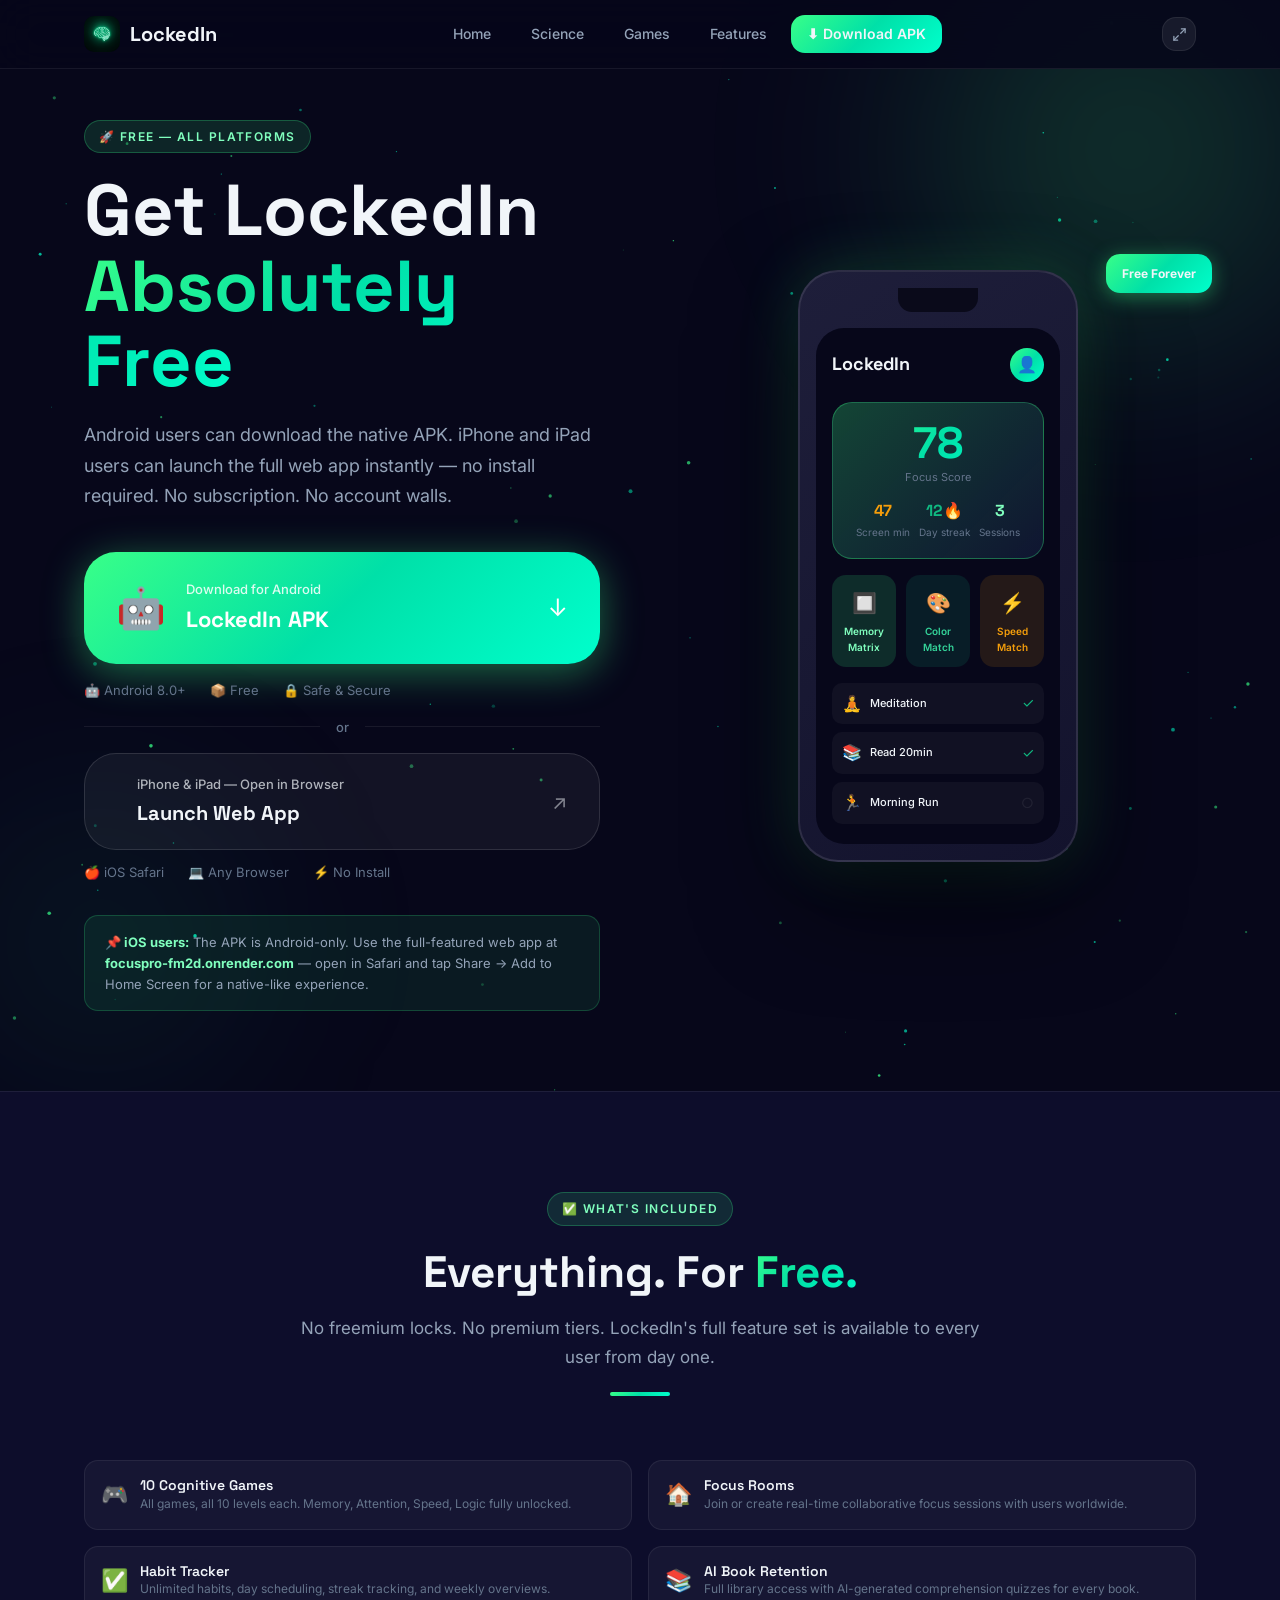
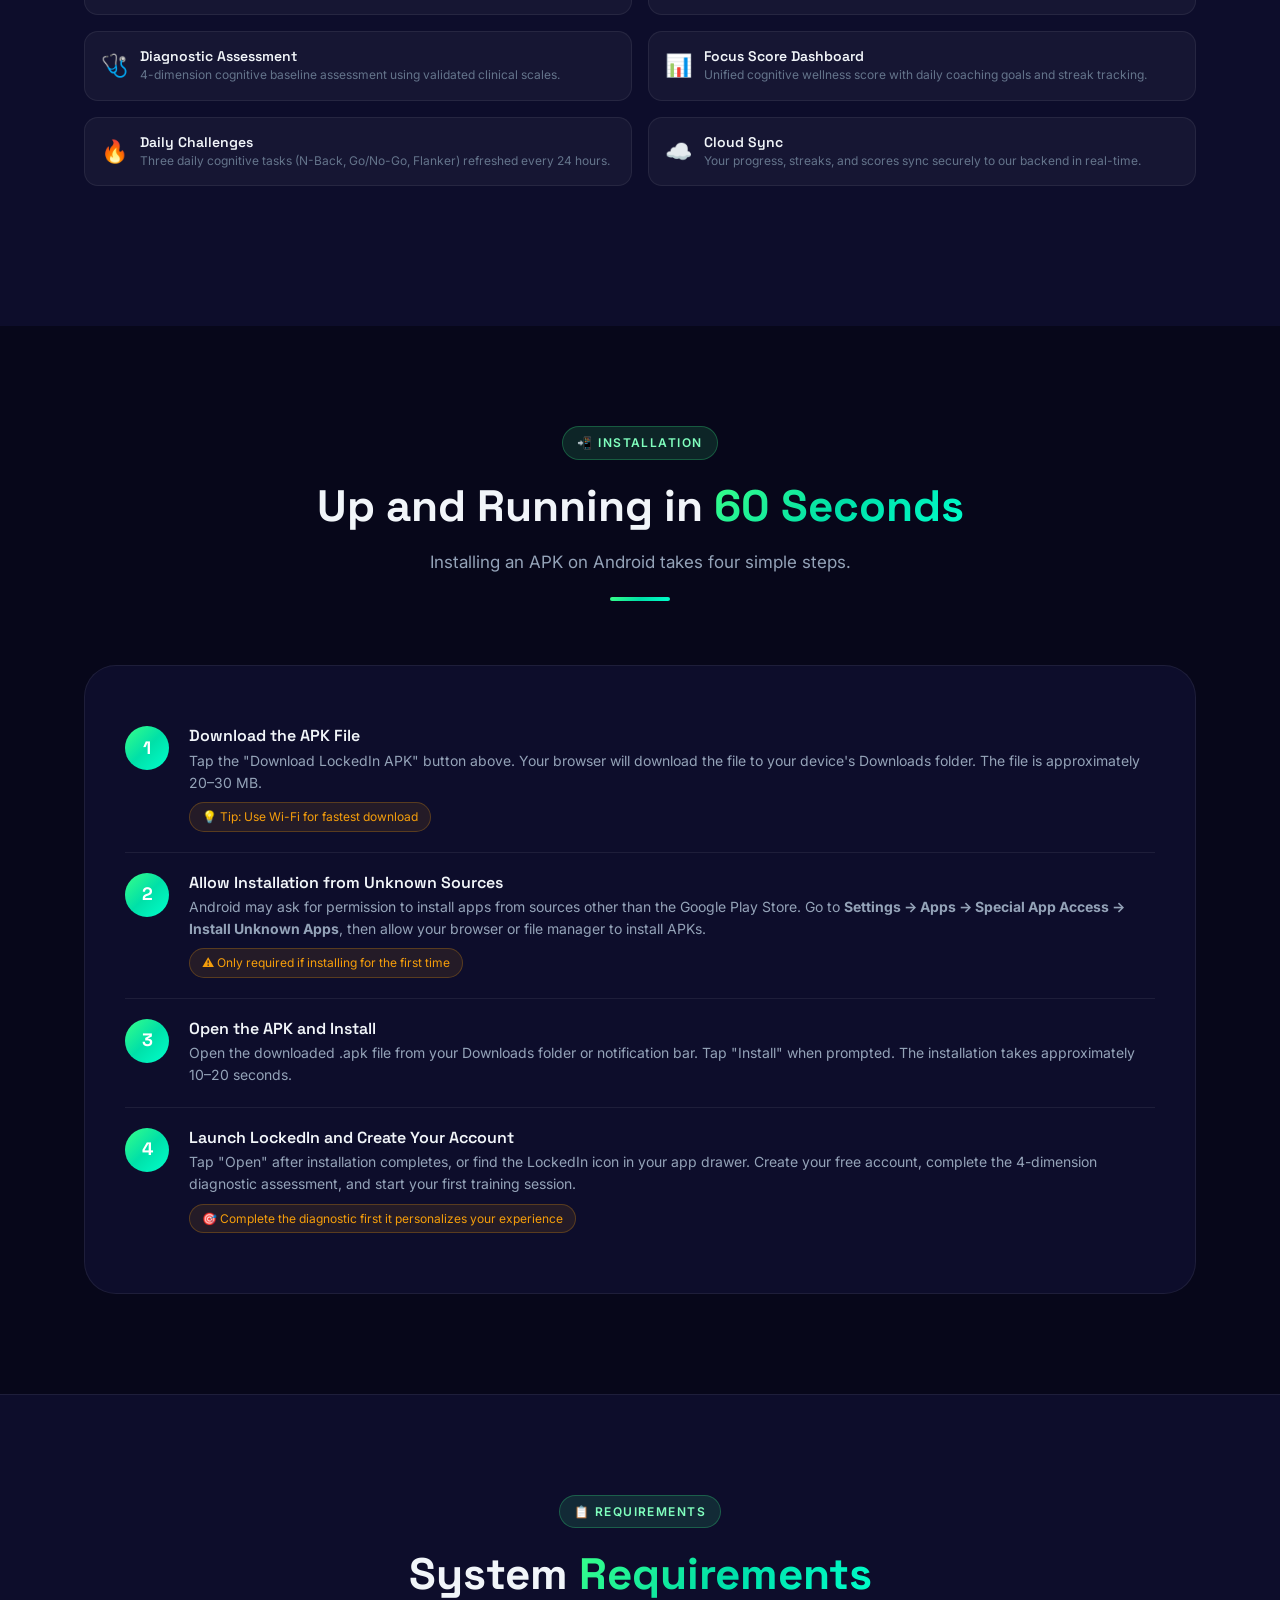
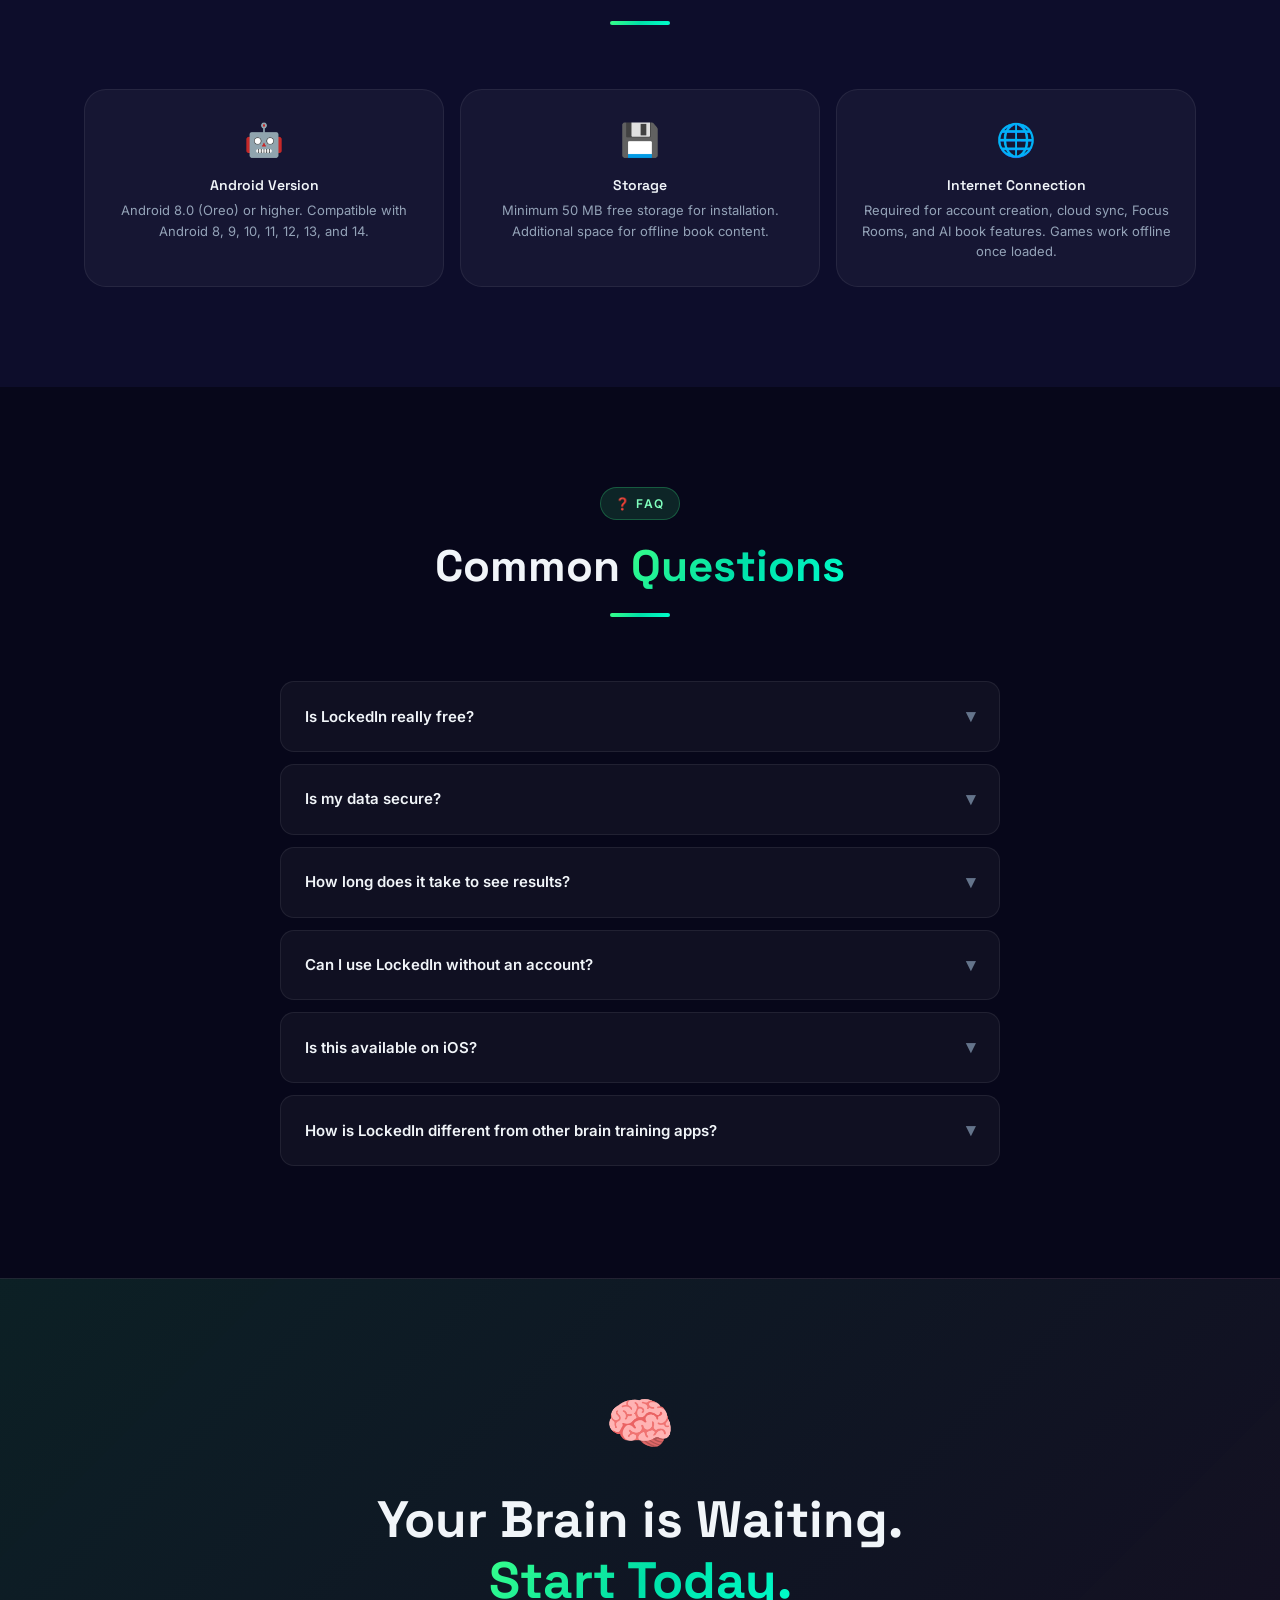
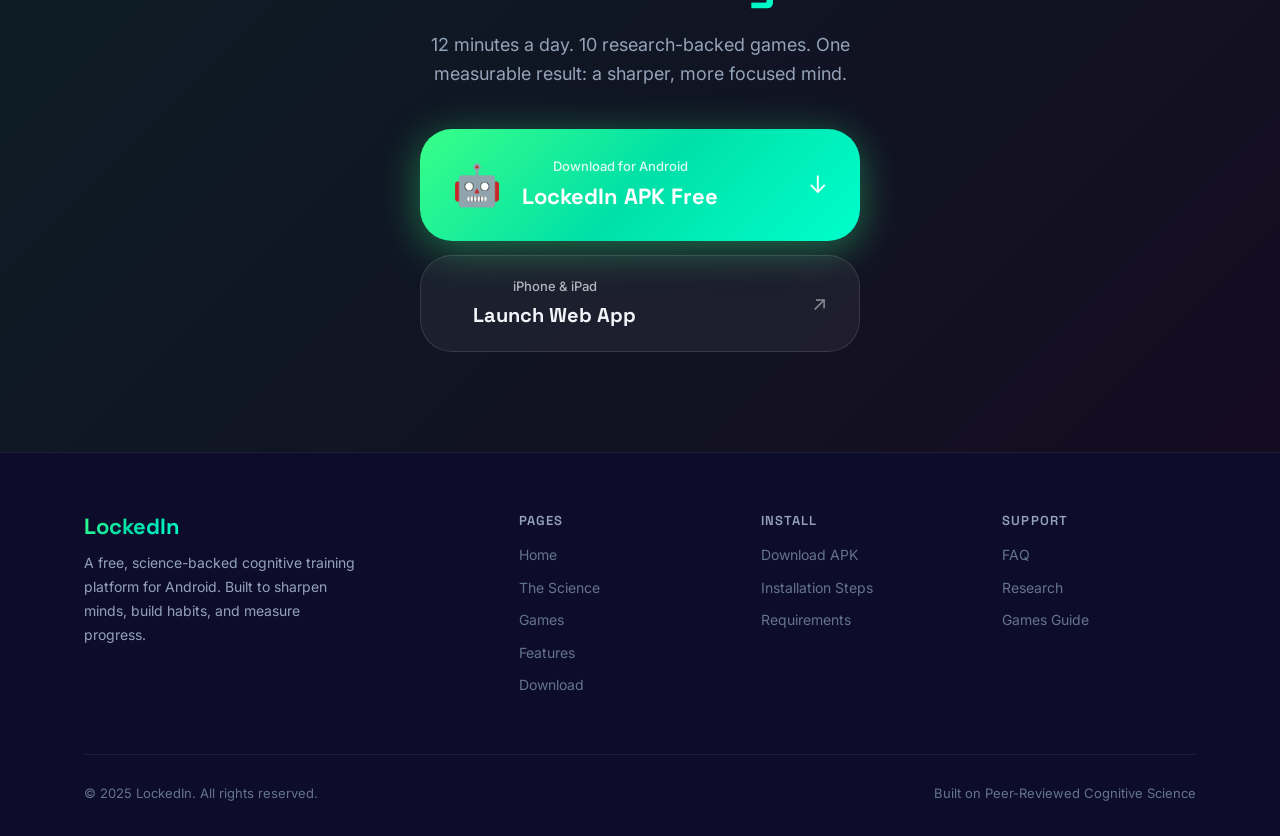
==== commit 56e37082: "Add present btn" ====
--- a/download.html
+++ b/download.html
@@ -236,6 +236,10 @@
       <a href="features.html" class="nav-link">Features</a>
       <a href="download.html" class="nav-link nav-cta">⬇ Download APK</a>
     </div>
+    <button class="fullscreen-btn" id="fullscreenBtn" title="Toggle fullscreen">
+      <svg class="fs-icon fs-expand" xmlns="http://www.w3.org/2000/svg" viewBox="0 0 24 24" fill="none" stroke="currentColor" stroke-width="2" stroke-linecap="round" stroke-linejoin="round"><polyline points="15 3 21 3 21 9"/><polyline points="9 21 3 21 3 15"/><line x1="21" y1="3" x2="14" y2="10"/><line x1="3" y1="21" x2="10" y2="14"/></svg>
+      <svg class="fs-icon fs-compress" xmlns="http://www.w3.org/2000/svg" viewBox="0 0 24 24" fill="none" stroke="currentColor" stroke-width="2" stroke-linecap="round" stroke-linejoin="round"><polyline points="4 14 10 14 10 20"/><polyline points="20 10 14 10 14 4"/><line x1="10" y1="14" x2="3" y2="21"/><line x1="21" y1="3" x2="14" y2="10"/></svg>
+    </button>
     <button class="nav-toggle" id="navToggle">☰</button>
   </div>
   <div class="nav-mobile" id="mobileNav">
--- a/style.css
+++ b/style.css
@@ -149,6 +149,27 @@
 
 .nav-cta:hover { opacity: 0.9; transform: translateY(-1px); }
 
+.fullscreen-btn {
+  display: flex; align-items: center; justify-content: center;
+  width: 34px; height: 34px;
+  background: rgba(255,255,255,0.07);
+  border: 1px solid var(--border);
+  border-radius: var(--r);
+  color: var(--text-2);
+  cursor: pointer;
+  transition: var(--transition);
+  flex-shrink: 0;
+}
+.fullscreen-btn:hover {
+  color: var(--text);
+  background: rgba(255,255,255,0.12);
+  border-color: var(--border-glow);
+}
+.fullscreen-btn svg { width: 15px; height: 15px; }
+.fs-compress { display: none; }
+body.is-fullscreen .fs-expand { display: none; }
+body.is-fullscreen .fs-compress { display: block; }
+
 .nav-toggle {
   display: none;
   background: none; border: none;
